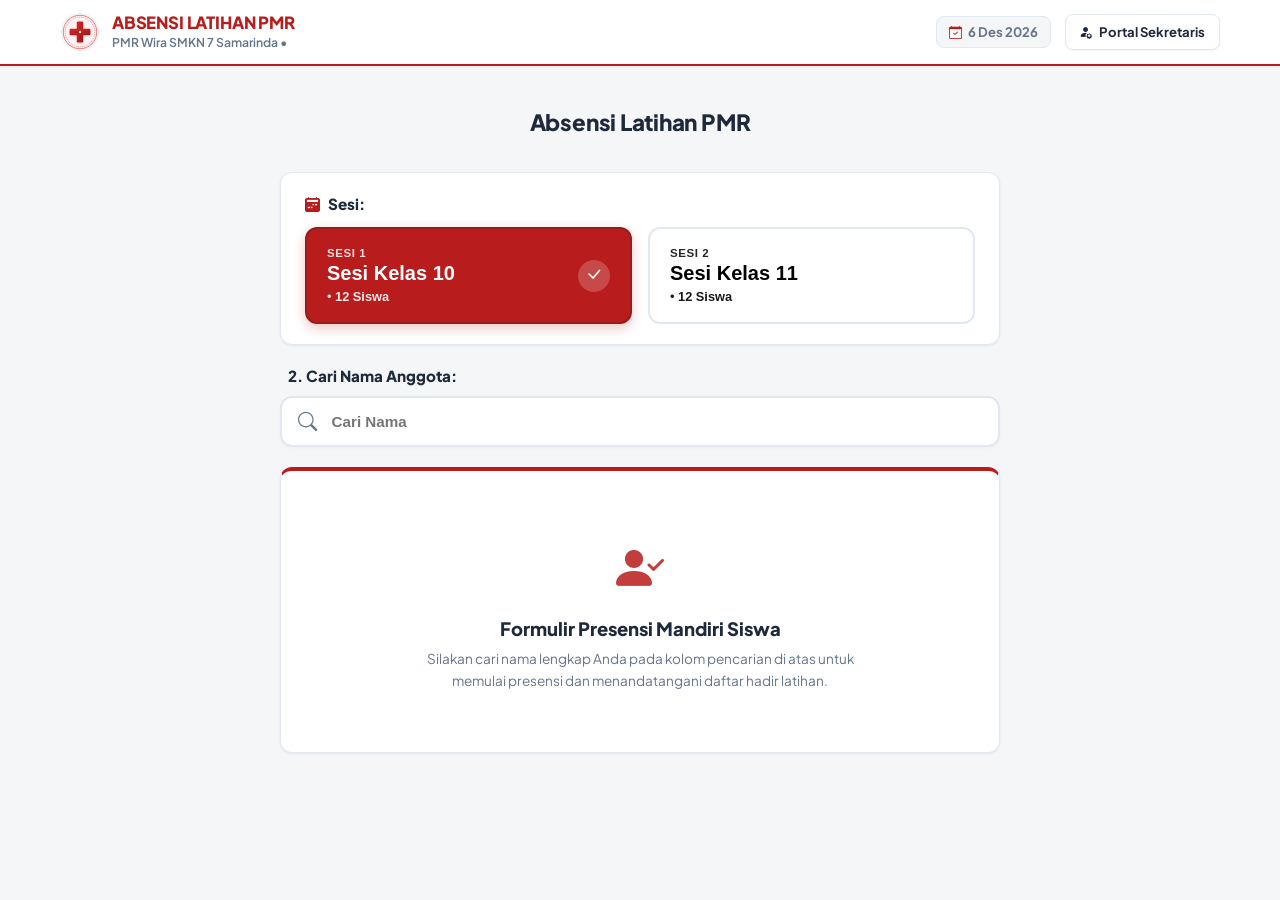
==== index.html @ 32ef2967 "Initial commit" ====
<!DOCTYPE html>
<html lang="id">
<head>
  <meta charset="UTF-8">
  <meta name="viewport" content="width=device-width, initial-scale=1.0">
  <title>Presensi Mandiri Siswa - Latihan PMR SMKN 7 Samarinda</title>

  <!-- Favicon -->
  <link rel="icon" type="image/svg+xml" href="assets/images/pmr-logo.svg">

  <!-- Google Fonts: Plus Jakarta Sans -->
  <link rel="preconnect" href="https://fonts.googleapis.com">
  <link rel="preconnect" href="https://fonts.gstatic.com" crossorigin>
  <link href="https://fonts.googleapis.com/css2?family=Plus+Jakarta+Sans:wght@400;500;600;700;800&display=swap" rel="stylesheet">

  <!-- Bootstrap Icons CDN -->
  <link rel="stylesheet" href="https://cdn.jsdelivr.net/npm/bootstrap-icons@1.11.3/font/bootstrap-icons.min.css">

  <!-- Stylesheet -->
  <link rel="stylesheet" href="assets/css/main.css">
</head>
<body>

  <!-- Top Navbar Siswa -->
  <header class="app-navbar">
    <div class="navbar-container">
      <div class="brand-wrapper">
        <img src="assets/images/pmr-logo.svg" alt="Logo PMR" class="brand-logo-img">
        <div class="brand-details">
          <span class="brand-main-title">ABSENSI LATIHAN PMR</span>
          <span class="brand-sub-title">PMR Wira SMKN 7 Samarinda &bull;</span>
        </div>
      </div>

      <!-- Opsi Menu Profil / Akses Website Admin -->
      <div style="display: flex; align-items: center; gap: 0.85rem;">
        <div style="font-size: 0.82rem; font-weight: 700; color: var(--text-muted); display: flex; align-items: center; gap: 0.35rem;" class="date-badge-picker">
          <i class="bi bi-calendar-check" style="color: var(--pmr-primary);"></i>
          <span id="currentDateDisplay">Memuat tanggal...</span>
        </div>

        <!-- Tombol Menuju Portal Website Admin -->
        <a href="admin.html" class="btn-admin-portal" title="Akses Halaman Admin & Pembina">
          <i class="bi bi-person-fill-gear"></i>
          <span>Portal Sekretaris</span>
        </a>
      </div>
    </div>
  </header>

  <!-- Konten Utama: Khusus Presensi Individu Mandiri -->
  <main class="main-wrapper" style="max-width: 760px;">

    <!-- Banner Sambutan Siswa -->
    <div class="student-portal-banner">
      <h1 class="student-portal-title">Absensi Latihan PMR</h1>
      <p class="student-portal-desc">
        
      </p>
    </div>

    <!-- 1. Pilihan Sesi Latihan (Kelas 10 atau 11) -->
    <section class="app-card card-padded" aria-label="Pemilihan Sesi Latihan">
      <div style="font-size: 0.95rem; font-weight: 800; color: var(--text-main); margin-bottom: 0.75rem; display: flex; align-items: center; gap: 0.5rem;">
        <i class="bi bi-calendar2-week-fill" style="color: var(--pmr-primary);"></i>
        <span>Sesi:</span>
      </div>

      <div class="session-tabs-grid">
        <!-- Tab Sesi Kelas 10 -->
        <button type="button" class="session-tab-btn active" id="tabSessionK10" aria-label="Pilih Sesi Latihan Kelas 10">
          <div class="session-tab-info">
            <span class="session-tag-label">SESI 1</span>
            <span class="session-main-name">Sesi Kelas 10</span>
            <span class="session-sub-detail">&bull; <strong id="tabCount10">12 Siswa</strong></span>
          </div>
          <div class="session-active-check">
            <i class="bi bi-check-lg"></i>
          </div>
        </button>

        <!-- Tab Sesi Kelas 11 -->
        <button type="button" class="session-tab-btn" id="tabSessionK11" aria-label="Pilih Sesi Latihan Kelas 11">
          <div class="session-tab-info">
            <span class="session-tag-label">SESI 2</span>
            <span class="session-main-name">Sesi Kelas 11</span>
            <span class="session-sub-detail"> &bull; <strong id="tabCount11">12 Siswa</strong></span>
          </div>
          <div class="session-active-check">
            <i class="bi bi-check-lg"></i>
          </div>
        </button>
      </div>
    </section>

    <!-- 2. Pencarian Nama Autocomplete (TANPA NISN) -->
    <section class="autocomplete-section" aria-label="Pencarian Nama Siswa">
      <div style="font-size: 0.95rem; font-weight: 800; color: var(--text-main); margin-bottom: 0.5rem; display: flex; align-items: center; gap: 0.5rem;">
        <i class="bi bi-person-search" style="color: var(--pmr-primary);"></i>
        <span>2. Cari Nama Anggota:</span>
      </div>

      <div class="autocomplete-box-wrap">
        <i class="bi bi-search autocomplete-search-icon"></i>
        <input type="text" 
               id="autocompleteSearchInput" 
               class="autocomplete-input" 
               placeholder="Cari Nama" 
               autocomplete="off"
               spellcheck="false">
        <button type="button" class="autocomplete-clear-btn" id="clearSearchBtn" title="Hapus pencarian">
          <i class="bi bi-x-circle-fill"></i>
        </button>
      </div>

      <!-- Dropdown Hasil Rekomendasi Nama Real-time -->
      <div class="autocomplete-dropdown" id="autocompleteDropdown">
        <!-- Diisi dinamis oleh student-attendance.js -->
      </div>
    </section>

    <!-- 3. FORMULIR PRESENSI MANDIRI & TANDA TANGAN (TANPA NISN) -->
    <section class="app-card card-padded self-attendance-card" id="individualFormSection" aria-label="Formulir Presensi Mandiri">
      
      <!-- Siswa Terpilih Banner (TANPA NISN) -->
      <div class="student-selected-banner" id="studentSelectedBanner" style="display: none;">
        <div class="student-selected-info">
          <div class="student-avatar-circle" id="studentSelectedAvatar">MF</div>
          <div class="student-text-wrap">
            <span style="font-size: 0.72rem; font-weight: 700; color: var(--pmr-primary); text-transform: uppercase;">
              ANGGOTA TERPILIH
            </span>
            <h3 class="student-title-name" id="studentSelectedName">Muhammad Farhan</h3>
            <span class="student-meta-details" id="studentSelectedMeta">Kelas: XI RPL 1</span>
          </div>
        </div>

        <button type="button" class="btn-app btn-app-outline" style="padding: 0.35rem 0.75rem; font-size: 0.8rem;" onclick="resetIndividualForm()">
          <i class="bi bi-arrow-left"></i> Ganti Nama
        </button>
      </div>

      <!-- Form Presensi Individu -->
      <div id="individualFormWrap" style="display: none; flex-direction: column; gap: 1.25rem;">
        <form id="individualAttendanceForm">
          
          <!-- Pilihan Status Kehadiran Individu -->
          <div style="margin-bottom: 1.25rem;">
            <label style="font-weight: 800; font-size: 0.95rem; color: var(--text-main); display: block; margin-bottom: 0.65rem;">
              3. Pilih Status Kehadiran Anda:
            </label>
            <div class="status-choice-grid">
              <label class="status-choice-card selected-hadir">
                <input type="radio" name="studentStatus" value="Hadir" id="radioStatusHadir" checked>
                <i class="bi bi-check-circle-fill status-card-icon" style="color: var(--col-hadir);"></i>
                <span class="status-card-label">HADIR</span>
                <span style="font-size: 0.72rem; color: var(--text-muted);">Mengikuti Latihan</span>
              </label>

              <label class="status-choice-card">
                <input type="radio" name="studentStatus" value="Izin" id="radioStatusIzin">
                <i class="bi bi-info-circle-fill status-card-icon" style="color: var(--col-izin);"></i>
                <span class="status-card-label">IZIN</span>
                <span style="font-size: 0.72rem; color: var(--text-muted);">Ada Keperluan</span>
              </label>

              <label class="status-choice-card">
                <input type="radio" name="studentStatus" value="Sakit" id="radioStatusSakit">
                <i class="bi bi-exclamation-triangle-fill status-card-icon" style="color: var(--col-sakit);"></i>
                <span class="status-card-label">SAKIT</span>
                <span style="font-size: 0.72rem; color: var(--text-muted);">Sedang Istirahat</span>
              </label>
            </div>
          </div>

          <!-- Input Keterangan jika Izin / Sakit -->
          <div id="noteSectionWrap" style="display: none; flex-direction: column; gap: 0.4rem; margin-bottom: 1.25rem;">
            <label for="individualNoteInput" style="font-weight: 700; font-size: 0.88rem; color: var(--text-main);">
              Keterangan / Alasan (Wajib diisi jika Izin/Sakit):
            </label>
            <input type="text" 
                   id="individualNoteInput" 
                   class="autocomplete-input" 
                   style="padding-left: 1rem;" 
                   placeholder="Contoh: Izin tugas piket bengkel / Sakit flu...">
          </div>

          <!-- Kanvas Tanda Tangan Digital -->
          <div class="signature-section-wrap" id="signatureSectionWrap" style="margin-bottom: 1.5rem;">
            <div style="display: flex; justify-content: space-between; align-items: center;">
              <label style="font-weight: 800; font-size: 0.95rem; color: var(--text-main);">
                4. Tanda Tangan Kehadiran Anda di Sini:
              </label>
              <span style="font-size: 0.75rem; color: var(--pmr-primary); font-weight: 700;">
                * Wajib bagi yang Hadir
              </span>
            </div>

            <div class="signature-pad-container">
              <canvas id="signatureCanvas" class="signature-canvas" aria-label="Kanvas Tanda Tangan Digital"></canvas>
              
              <div class="signature-watermark">
                <span>Goreskan tanda tangan di sini (jari / mouse)</span>
                <span>PMR WIRA SMKN 7</span>
              </div>

              <div class="signature-footer-tools">
                <span><i class="bi bi-pen-fill" style="color: var(--pmr-primary);"></i> Tanda Tangan Digital Sah</span>
                <button type="button" class="btn-clear-sig" id="btnClearSignature">
                  <i class="bi bi-eraser-fill"></i> Bersihkan / Ulangi
                </button>
              </div>
            </div>
          </div>

          <!-- Tombol Kirim Presensi -->
          <div style="display: flex; justify-content: flex-end; gap: 0.75rem;">
            <button type="button" class="btn-app btn-app-outline" onclick="resetIndividualForm()">
              Batal
            </button>
            <button type="submit" class="btn-app btn-app-primary" style="padding: 0.85rem 2rem; font-size: 0.95rem;">
              <i class="bi bi-send-check-fill"></i> Kirim Absensi
            </button>
          </div>

        </form>
      </div>

      <!-- Placeholder Instruksi Awal -->
      <div id="individualPlaceholder" style="text-align: center; padding: 2.5rem 1rem; color: var(--text-muted);">
        <i class="bi bi-person-check-fill" style="font-size: 3rem; color: var(--pmr-primary); display: block; margin-bottom: 0.75rem; opacity: 0.85;"></i>
        <h3 style="font-weight: 800; color: var(--text-main); font-size: 1.15rem; margin-bottom: 0.35rem;">
          Formulir Presensi Mandiri Siswa
        </h3>
        <p style="font-size: 0.85rem; max-width: 480px; margin: 0 auto; line-height: 1.6;">
          Silakan cari nama lengkap Anda pada kolom pencarian di atas untuk memulai presensi dan menandatangani daftar hadir latihan.
        </p>
      </div>

    </section>

  </main>

  <!-- MODAL: STRUK / BUKTI SUKSES PRESENSI (TANPA NISN) -->
  <div id="receiptSuccessModal" style="display: none; position: fixed; top: 0; left: 0; width: 100%; height: 100%; background: rgba(15, 23, 42, 0.6); z-index: 400; align-items: center; justify-content: center; padding: 1rem;">
    <div style="background: #fff; border-radius: 14px; max-width: 420px; width: 100%; overflow: hidden; box-shadow: 0 20px 25px -5px rgba(0,0,0,0.15);">
      <div style="background: var(--pmr-primary); color: #fff; padding: 1.25rem 1.5rem; text-align: center;">
        <i class="bi bi-check-circle-fill" style="font-size: 2.2rem; display: block; margin-bottom: 0.25rem; color: #4ade80;"></i>
        <h3 style="font-size: 1.15rem; font-weight: 800;">ABSENSI BERHASIL DISIMPAN</h3>
        <span style="font-size: 0.78rem; opacity: 0.9;">PMR WIRA SMKN 7 SAMARINDA</span>
      </div>

      <div style="padding: 1.5rem; display: flex; flex-direction: column; gap: 1rem;">
        <div class="ticket-receipt-card">
          <div style="text-align: center; border-bottom: 1px solid var(--border-app); padding-bottom: 0.75rem;">
            <div style="font-size: 0.74rem; color: var(--text-muted); text-transform: uppercase; font-weight: 700;">Nama Lengkap Siswa</div>
            <div style="font-size: 1.1rem; font-weight: 800; color: var(--text-main);" id="receiptStudentName">-</div>
            <div style="font-size: 0.82rem; color: var(--pmr-primary); font-weight: 700; margin-top: 0.15rem;" id="receiptStudentMeta">-</div>
          </div>

          <div style="display: flex; justify-content: space-between; align-items: center; font-size: 0.84rem;">
            <span style="color: var(--text-muted);">Status Kehadiran:</span>
            <span id="receiptStatusBadge" class="btn-mini-status btn-mini-hadir">Hadir</span>
          </div>

          <div style="display: flex; justify-content: space-between; align-items: center; font-size: 0.84rem;">
            <span style="color: var(--text-muted);">Waktu Presensi:</span>
            <span id="receiptTime" style="font-weight: 700; color: var(--text-main);">-</span>
          </div>

          <!-- Tanda Tangan di Bukti Struk -->
          <div id="receiptSignatureBox" style="display: flex; flex-direction: column; align-items: center; margin-top: 0.5rem;">
            <span style="font-size: 0.72rem; color: var(--text-muted); text-transform: uppercase; margin-bottom: 0.25rem;">Tanda Tangan Digital Terverifikasi</span>
            <div class="ticket-sig-preview">
              <img id="receiptSignatureImg" src="" alt="Tanda Tangan Siswa">
            </div>
          </div>
        </div>

        <button type="button" class="btn-app btn-app-primary" style="width: 100%; justify-content: center; padding: 0.85rem;" onclick="closeReceiptAndReset()">
          <i class="bi bi-check-lg"></i> Selesai / Siswa Berikutnya
        </button>
      </div>
    </div>
  </div>

  <!-- Toast Notifikasi Sederhana -->
  <div id="appToastMsg" class="toast-msg-box" style="display: none;"></div>

  <!-- Scripts -->
  <script src="assets/js/db.js"></script>
  <script src="assets/js/signature-pad.js"></script>
  <script src="assets/js/student-attendance.js"></script>
</body>
</html>
---- assets/css/main.css ----
/* ==========================================================================
   PRESENSI LATIHAN PMR WIRA SMKN 7 SAMARINDA
   Clean, User-Friendly, Functional School App Stylesheet
   Tanpa konsep AI generik: Bersih, Praktis, Langsung ke Inti Presensi
   ========================================================================== */

@import url('https://fonts.googleapis.com/css2?family=Plus+Jakarta+Sans:wght@400;500;600;700;800&display=swap');

:root {
  /* Brand PMR Red & Palette Resmi */
  --pmr-primary: #b91c1c;
  --pmr-primary-dark: #991b1b;
  --pmr-primary-light: #dc2626;
  --pmr-primary-subtle: #fef2f2;
  --pmr-border-subtle: #fecaca;

  /* Neutrals */
  --bg-app: #f4f6f8;
  --bg-card: #ffffff;
  --text-main: #1e293b;
  --text-muted: #64748b;
  --border-app: #e2e8f0;

  /* Status Warna Standar Presensi */
  --col-hadir: #16a34a;
  --bg-hadir: #dcfce7;
  --border-hadir: #bbf7d0;

  --col-izin: #2563eb;
  --bg-izin: #dbeafe;
  --border-izin: #bfdbfe;

  --col-sakit: #d97706;
  --bg-sakit: #fef3c7;
  --border-sakit: #fde68a;

  --col-alpa: #dc2626;
  --bg-alpa: #fee2e2;
  --border-alpa: #fecaca;

  --col-belum: #94a3b8;
  --bg-belum: #f1f5f9;

  /* Radius & Shadows Praktis */
  --radius-sm: 6px;
  --radius-md: 8px;
  --radius-lg: 12px;
  --shadow-card: 0 1px 3px rgba(0, 0, 0, 0.05), 0 1px 2px rgba(0, 0, 0, 0.03);
  --shadow-dropdown: 0 10px 25px -5px rgba(0, 0, 0, 0.1), 0 8px 10px -6px rgba(0, 0, 0, 0.05);
}

/* Reset Dasar */
*, *::before, *::after {
  box-sizing: border-box;
  margin: 0;
  padding: 0;
}

body {
  font-family: 'Plus Jakarta Sans', -apple-system, BlinkMacSystemFont, 'Segoe UI', Roboto, sans-serif;
  background-color: var(--bg-app);
  color: var(--text-main);
  line-height: 1.5;
  font-size: 14px;
  min-height: 100vh;
  display: flex;
  flex-direction: column;
}

a {
  color: inherit;
  text-decoration: none;
}

/* Top App Header / Navbar */
.app-navbar {
  background-color: #ffffff;
  border-bottom: 2px solid var(--pmr-primary);
  box-shadow: 0 1px 3px rgba(0,0,0,0.04);
  position: sticky;
  top: 0;
  z-index: 100;
}

.navbar-container {
  max-width: 1200px;
  margin: 0 auto;
  padding: 0.75rem 1.25rem;
  display: flex;
  align-items: center;
  justify-content: space-between;
  gap: 1rem;
}

.brand-wrapper {
  display: flex;
  align-items: center;
  gap: 0.75rem;
}

.brand-logo-img {
  width: 40px;
  height: 40px;
  flex-shrink: 0;
}

.brand-details {
  display: flex;
  flex-direction: column;
}

.brand-main-title {
  font-size: 1.05rem;
  font-weight: 800;
  color: var(--pmr-primary);
  line-height: 1.2;
  letter-spacing: -0.01em;
}

.brand-sub-title {
  font-size: 0.76rem;
  font-weight: 600;
  color: var(--text-muted);
}

/* Nav Menu Links */
.navbar-nav {
  display: flex;
  align-items: center;
  gap: 0.5rem;
  list-style: none;
}

.nav-item-link {
  display: inline-flex;
  align-items: center;
  gap: 0.4rem;
  padding: 0.5rem 0.85rem;
  border-radius: var(--radius-md);
  font-weight: 600;
  font-size: 0.85rem;
  color: var(--text-muted);
  transition: all 0.15s ease;
}

.nav-item-link:hover {
  background-color: var(--pmr-primary-subtle);
  color: var(--pmr-primary);
}

.nav-item-link.active {
  background-color: var(--pmr-primary);
  color: #ffffff;
}

.nav-item-link.active i {
  color: #ffffff;
}

/* Tombol Akses Portal Admin di Profil / Header */
.btn-admin-portal {
  display: inline-flex;
  align-items: center;
  gap: 0.45rem;
  padding: 0.45rem 0.85rem;
  border-radius: var(--radius-md);
  font-weight: 700;
  font-size: 0.82rem;
  background-color: #ffffff;
  border: 1px solid var(--border-app);
  color: var(--text-main);
  transition: all 0.15s ease;
  box-shadow: 0 1px 2px rgba(0,0,0,0.04);
}

.btn-admin-portal:hover {
  background-color: var(--pmr-primary);
  border-color: var(--pmr-primary);
  color: #ffffff;
}

.btn-admin-portal:hover i {
  color: #ffffff;
}

.student-portal-banner {
  text-align: center;
  padding: 1rem 0 0.5rem;
}

.student-portal-title {
  font-size: 1.4rem;
  font-weight: 800;
  color: var(--text-main);
  letter-spacing: -0.01em;
}

.student-portal-desc {
  font-size: 0.88rem;
  color: var(--text-muted);
  margin-top: 0.25rem;
  max-width: 560px;
  margin-left: auto;
  margin-right: auto;
}

/* Container Utama */
.main-wrapper {
  max-width: 1200px;
  margin: 0 auto;
  padding: 1.5rem 1.25rem;
  width: 100%;
  flex: 1;
  display: flex;
  flex-direction: column;
  gap: 1.25rem;
}

/* Card Kontainer Bersih */
.app-card {
  background-color: var(--bg-card);
  border: 1px solid var(--border-app);
  border-radius: var(--radius-lg);
  box-shadow: var(--shadow-card);
  overflow: visible;
}

.card-padded {
  padding: 1.25rem 1.5rem;
}

/* Session Picker (Dua Sesi: Kelas 10 & 11) */
.session-selector-card {
  display: flex;
  flex-direction: column;
  gap: 1rem;
}

.session-header-row {
  display: flex;
  align-items: center;
  justify-content: space-between;
  flex-wrap: wrap;
  gap: 0.75rem;
  border-bottom: 1px solid var(--border-app);
  padding-bottom: 0.85rem;
}

.session-header-title {
  font-size: 1.1rem;
  font-weight: 800;
  color: var(--text-main);
  display: flex;
  align-items: center;
  gap: 0.5rem;
}

.date-badge-picker {
  display: flex;
  align-items: center;
  gap: 0.5rem;
  background-color: var(--bg-app);
  border: 1px solid var(--border-app);
  padding: 0.35rem 0.75rem;
  border-radius: var(--radius-md);
}

.date-badge-picker input[type="date"] {
  border: none;
  background: transparent;
  font-family: inherit;
  font-size: 0.85rem;
  font-weight: 700;
  color: var(--text-main);
  cursor: pointer;
  outline: none;
}

/* Dua Tombol Sesi Utama yang Menonjol */
.session-tabs-grid {
  display: grid;
  grid-template-columns: 1fr 1fr;
  gap: 1rem;
}

.session-tab-btn {
  background-color: #ffffff;
  border: 2px solid var(--border-app);
  border-radius: var(--radius-lg);
  padding: 1.1rem 1.25rem;
  display: flex;
  align-items: center;
  justify-content: space-between;
  text-align: left;
  cursor: pointer;
  transition: all 0.2s ease;
  position: relative;
}

.session-tab-btn:hover {
  border-color: var(--pmr-primary-light);
  background-color: var(--pmr-primary-subtle);
  transform: translateY(-1px);
}

.session-tab-btn.active {
  background-color: var(--pmr-primary);
  border-color: var(--pmr-primary-dark);
  color: #ffffff;
  box-shadow: 0 4px 12px rgba(185, 28, 28, 0.25);
}

.session-tab-info {
  display: flex;
  flex-direction: column;
}

.session-tag-label {
  font-size: 0.72rem;
  font-weight: 700;
  text-transform: uppercase;
  letter-spacing: 0.05em;
  opacity: 0.85;
}

.session-main-name {
  font-size: 1.25rem;
  font-weight: 800;
  line-height: 1.2;
  margin-top: 0.15rem;
}

.session-sub-detail {
  font-size: 0.8rem;
  opacity: 0.9;
  margin-top: 0.25rem;
}

.session-active-check {
  width: 32px;
  height: 32px;
  border-radius: 50%;
  background-color: rgba(255, 255, 255, 0.2);
  display: flex;
  align-items: center;
  justify-content: center;
  font-size: 1.1rem;
  color: #ffffff;
}

.session-tab-btn:not(.active) .session-active-check {
  display: none;
}

/* ==========================================================================
   FITUR KUNCI: AUTOCOMPLETE SEARCH (TYPEAHEAD DROPDOWN)
   ========================================================================== */
.autocomplete-section {
  position: relative;
  width: 100%;
}

.autocomplete-box-wrap {
  position: relative;
  display: flex;
  align-items: center;
}

.autocomplete-search-icon {
  position: absolute;
  left: 1.1rem;
  color: var(--text-muted);
  font-size: 1.2rem;
  pointer-events: none;
}

.autocomplete-input {
  width: 100%;
  padding: 0.95rem 1rem 0.95rem 3.1rem;
  font-size: 0.95rem;
  font-weight: 600;
  border: 2px solid var(--border-app);
  border-radius: var(--radius-lg);
  background-color: #ffffff;
  color: var(--text-main);
  outline: none;
  transition: all 0.2s ease;
  box-shadow: 0 1px 3px rgba(0,0,0,0.03);
}

.autocomplete-input:focus {
  border-color: var(--pmr-primary);
  box-shadow: 0 0 0 4px rgba(185, 28, 28, 0.12);
}

.autocomplete-clear-btn {
  position: absolute;
  right: 1rem;
  background: none;
  border: none;
  color: var(--text-muted);
  font-size: 1.1rem;
  cursor: pointer;
  display: none;
}

.autocomplete-clear-btn:hover {
  color: var(--pmr-primary);
}

/* Dropdown Hasil Pencarian */
.autocomplete-dropdown {
  position: absolute;
  top: calc(100% + 6px);
  left: 0;
  right: 0;
  background-color: #ffffff;
  border: 1px solid var(--border-app);
  border-radius: var(--radius-lg);
  box-shadow: var(--shadow-dropdown);
  max-height: 380px;
  overflow-y: auto;
  z-index: 250;
  display: none;
}

.autocomplete-dropdown.show {
  display: block;
}

.autocomplete-dropdown-header {
  padding: 0.65rem 1rem;
  background-color: var(--bg-app);
  border-bottom: 1px solid var(--border-app);
  font-size: 0.74rem;
  font-weight: 700;
  color: var(--text-muted);
  text-transform: uppercase;
  display: flex;
  justify-content: space-between;
}

.autocomplete-item {
  padding: 0.75rem 1rem;
  border-bottom: 1px solid var(--border-app);
  display: flex;
  align-items: center;
  justify-content: space-between;
  gap: 0.75rem;
  transition: background-color 0.15s ease;
}

.autocomplete-item:last-child {
  border-bottom: none;
}

.autocomplete-item:hover, .autocomplete-item.selected {
  background-color: var(--pmr-primary-subtle);
}

.item-person-info {
  display: flex;
  flex-direction: column;
}

.item-name-text {
  font-size: 0.92rem;
  font-weight: 700;
  color: var(--text-main);
}

.item-name-text mark {
  background-color: #fef08a;
  color: #854d0e;
  padding: 0 2px;
  border-radius: 2px;
}

.item-meta-sub {
  font-size: 0.75rem;
  color: var(--text-muted);
}

/* Tombol Cepat Status di Dropdown */
.item-quick-actions {
  display: flex;
  align-items: center;
  gap: 0.35rem;
  flex-shrink: 0;
}

.btn-mini-status {
  padding: 0.3rem 0.65rem;
  font-size: 0.74rem;
  font-weight: 700;
  border-radius: var(--radius-sm);
  border: 1px solid transparent;
  cursor: pointer;
  transition: all 0.15s ease;
}

.btn-mini-hadir { background-color: var(--bg-hadir); color: var(--col-hadir); border-color: var(--border-hadir); }
.btn-mini-hadir:hover { background-color: var(--col-hadir); color: #fff; }

.btn-mini-izin { background-color: var(--bg-izin); color: var(--col-izin); border-color: var(--border-izin); }
.btn-mini-izin:hover { background-color: var(--col-izin); color: #fff; }

.btn-mini-sakit { background-color: var(--bg-sakit); color: var(--col-sakit); border-color: var(--border-sakit); }
.btn-mini-sakit:hover { background-color: var(--col-sakit); color: #fff; }

.btn-mini-alpa { background-color: var(--bg-alpa); color: var(--col-alpa); border-color: var(--border-alpa); }
.btn-mini-alpa:hover { background-color: var(--col-alpa); color: #fff; }

/* Ringkasan Angka Presensi Sesi */
.summary-strip {
  display: flex;
  align-items: center;
  flex-wrap: wrap;
  gap: 0.75rem;
}

.summary-pill {
  flex: 1;
  min-width: 120px;
  padding: 0.65rem 0.85rem;
  background-color: #ffffff;
  border: 1px solid var(--border-app);
  border-radius: var(--radius-md);
  display: flex;
  align-items: center;
  justify-content: space-between;
}

.summary-pill-label {
  font-size: 0.74rem;
  font-weight: 700;
  color: var(--text-muted);
  text-transform: uppercase;
}

.summary-pill-count {
  font-size: 1.25rem;
  font-weight: 800;
  color: var(--text-main);
}

.pill-hadir { border-left: 4px solid var(--col-hadir); }
.pill-hadir .summary-pill-count { color: var(--col-hadir); }

.pill-izin { border-left: 4px solid var(--col-izin); }
.pill-izin .summary-pill-count { color: var(--col-izin); }

.pill-sakit { border-left: 4px solid var(--col-sakit); }
.pill-sakit .summary-pill-count { color: var(--col-sakit); }

.pill-alpa { border-left: 4px solid var(--col-alpa); }
.pill-alpa .summary-pill-count { color: var(--col-alpa); }

.pill-belum { border-left: 4px solid var(--col-belum); }

/* Tabel Presensi Siswa */
.table-container {
  overflow-x: auto;
  border-radius: var(--radius-lg);
  border: 1px solid var(--border-app);
  background-color: #ffffff;
}

.table-presensi {
  width: 100%;
  border-collapse: collapse;
  text-align: left;
  font-size: 0.88rem;
}

.table-presensi thead {
  background-color: #f8fafc;
  border-bottom: 2px solid var(--border-app);
}

.table-presensi th {
  padding: 0.85rem 1rem;
  font-size: 0.75rem;
  font-weight: 700;
  color: var(--text-muted);
  text-transform: uppercase;
  letter-spacing: 0.04em;
  white-space: nowrap;
}

.table-presensi td {
  padding: 0.85rem 1rem;
  border-bottom: 1px solid var(--border-app);
  vertical-align: middle;
}

.table-presensi tbody tr:hover {
  background-color: #f8fafc;
}

.table-presensi tr.row-highlight {
  background-color: #fef9c3 !important;
  transition: background-color 0.8s ease;
}

/* Tombol Status Pilihan H / I / S / A */
.status-btn-group {
  display: inline-flex;
  gap: 0.35rem;
}

.btn-status-toggle {
  padding: 0.4rem 0.75rem;
  font-size: 0.78rem;
  font-weight: 700;
  border-radius: var(--radius-sm);
  border: 1px solid var(--border-app);
  background-color: #ffffff;
  color: var(--text-muted);
  cursor: pointer;
  transition: all 0.15s ease;
  min-width: 58px;
  text-align: center;
}

.btn-status-toggle:hover {
  border-color: #94a3b8;
  color: var(--text-main);
}

.btn-status-toggle.active-hadir {
  background-color: var(--col-hadir);
  border-color: var(--col-hadir);
  color: #ffffff;
}

.btn-status-toggle.active-izin {
  background-color: var(--col-izin);
  border-color: var(--col-izin);
  color: #ffffff;
}

.btn-status-toggle.active-sakit {
  background-color: var(--col-sakit);
  border-color: var(--col-sakit);
  color: #ffffff;
}

.btn-status-toggle.active-alpa {
  background-color: var(--col-alpa);
  border-color: var(--col-alpa);
  color: #ffffff;
}

/* Tombol Aksi Bawah */
.action-bottom-bar {
  display: flex;
  align-items: center;
  justify-content: space-between;
  flex-wrap: wrap;
  gap: 0.75rem;
  padding: 1rem 0;
}

.btn-app {
  display: inline-flex;
  align-items: center;
  gap: 0.5rem;
  padding: 0.65rem 1.25rem;
  font-size: 0.88rem;
  font-weight: 700;
  border-radius: var(--radius-md);
  border: 1px solid transparent;
  cursor: pointer;
  transition: all 0.15s ease;
}

.btn-app-primary {
  background-color: var(--pmr-primary);
  color: #ffffff;
  box-shadow: 0 2px 6px rgba(185, 28, 28, 0.2);
}

.btn-app-primary:hover {
  background-color: var(--pmr-primary-dark);
}

.btn-app-outline {
  background-color: #ffffff;
  border-color: var(--border-app);
  color: var(--text-main);
}

.btn-app-outline:hover {
  background-color: #f8fafc;
  border-color: #cbd5e1;
}

.btn-app-success {
  background-color: var(--col-hadir);
  color: #ffffff;
}

.btn-app-success:hover {
  background-color: #15803d;
}

/* Toast Notifikasi Ringkas */
.toast-msg-box {
  position: fixed;
  bottom: 1.5rem;
  right: 1.5rem;
  z-index: 300;
  background-color: #1e293b;
  color: #ffffff;
  padding: 0.85rem 1.25rem;
  border-radius: var(--radius-md);
  box-shadow: 0 10px 15px -3px rgba(0,0,0,0.1);
  display: flex;
  align-items: center;
  gap: 0.65rem;
  font-size: 0.88rem;
  font-weight: 600;
  animation: slideToast 0.25s ease-out;
}

@keyframes slideToast {
  from { transform: translateY(20px); opacity: 0; }
  to { transform: translateY(0); opacity: 1; }
}

/* ==========================================================================
   FORM PRESENSI INDIVIDU & DIGITAL SIGNATURE PAD
   ========================================================================== */
.self-attendance-card {
  border-top: 4px solid var(--pmr-primary);
  display: flex;
  flex-direction: column;
  gap: 1.25rem;
}

/* Siswa Terpilih Chip / Info Card */
.student-selected-banner {
  background: var(--pmr-primary-subtle);
  border: 1px solid var(--pmr-border-subtle);
  border-radius: var(--radius-lg);
  padding: 1rem 1.25rem;
  display: flex;
  align-items: center;
  justify-content: space-between;
  gap: 1rem;
  flex-wrap: wrap;
}

.student-selected-info {
  display: flex;
  align-items: center;
  gap: 0.85rem;
}

.student-avatar-circle {
  width: 46px;
  height: 46px;
  border-radius: 50%;
  background: var(--pmr-primary);
  color: #ffffff;
  display: flex;
  align-items: center;
  justify-content: center;
  font-size: 1.15rem;
  font-weight: 800;
  flex-shrink: 0;
}

.student-text-wrap {
  display: flex;
  flex-direction: column;
}

.student-title-name {
  font-size: 1.05rem;
  font-weight: 800;
  color: var(--text-main);
}

.student-meta-details {
  font-size: 0.8rem;
  color: var(--text-muted);
}

/* Pilihan Status Kehadiran Individu (Hadir / Izin / Sakit) */
.status-choice-grid {
  display: grid;
  grid-template-columns: repeat(3, 1fr);
  gap: 0.85rem;
}

.status-choice-card {
  position: relative;
  display: flex;
  flex-direction: column;
  align-items: center;
  justify-content: center;
  gap: 0.35rem;
  padding: 1rem 0.75rem;
  border: 2px solid var(--border-app);
  border-radius: var(--radius-md);
  background: #ffffff;
  cursor: pointer;
  transition: all 0.2s ease;
  user-select: none;
}

.status-choice-card:hover {
  border-color: #94a3b8;
  background-color: #f8fafc;
}

.status-choice-card input[type="radio"] {
  position: absolute;
  top: 0.65rem;
  right: 0.65rem;
  accent-color: var(--pmr-primary);
  cursor: pointer;
}

.status-choice-card.selected-hadir {
  border-color: var(--col-hadir);
  background-color: var(--bg-hadir);
  color: var(--col-hadir);
  box-shadow: 0 0 0 2px rgba(22, 163, 74, 0.2);
}

.status-choice-card.selected-izin {
  border-color: var(--col-izin);
  background-color: var(--bg-izin);
  color: var(--col-izin);
  box-shadow: 0 0 0 2px rgba(37, 99, 235, 0.2);
}

.status-choice-card.selected-sakit {
  border-color: var(--col-sakit);
  background-color: var(--bg-sakit);
  color: var(--col-sakit);
  box-shadow: 0 0 0 2px rgba(217, 119, 6, 0.2);
}

.status-card-icon {
  font-size: 1.5rem;
}

.status-card-label {
  font-size: 0.95rem;
  font-weight: 800;
}

/* Kotak Tanda Tangan Digital */
.signature-section-wrap {
  display: flex;
  flex-direction: column;
  gap: 0.5rem;
}

.signature-pad-container {
  border: 2px dashed #cbd5e1;
  border-radius: var(--radius-lg);
  background-color: #ffffff;
  position: relative;
  overflow: hidden;
  display: flex;
  flex-direction: column;
  transition: border-color 0.2s ease;
}

.signature-pad-container:hover, .signature-pad-container:focus-within {
  border-color: var(--pmr-primary);
}

.signature-canvas {
  width: 100%;
  height: 180px;
  cursor: crosshair;
  touch-action: none; /* Mencegah layar scroll saat tanda tangan di HP */
  display: block;
}

.signature-watermark {
  position: absolute;
  bottom: 35px;
  left: 20px;
  right: 20px;
  border-bottom: 1px dashed #e2e8f0;
  pointer-events: none;
  display: flex;
  justify-content: space-between;
  font-size: 0.72rem;
  color: #94a3b8;
  text-transform: uppercase;
  letter-spacing: 0.05em;
}

.signature-footer-tools {
  padding: 0.5rem 1rem;
  background-color: #f8fafc;
  border-top: 1px solid var(--border-app);
  display: flex;
  align-items: center;
  justify-content: space-between;
  font-size: 0.76rem;
  color: var(--text-muted);
}

.btn-clear-sig {
  background: none;
  border: none;
  color: #ef4444;
  font-weight: 700;
  font-size: 0.76rem;
  display: inline-flex;
  align-items: center;
  gap: 0.35rem;
  cursor: pointer;
  padding: 0.2rem 0.5rem;
  border-radius: 4px;
}

.btn-clear-sig:hover {
  background-color: #fee2e2;
}

/* Thumbnail Tanda Tangan di Tabel */
.signature-thumb-box {
  width: 58px;
  height: 32px;
  border: 1px solid var(--border-app);
  border-radius: 4px;
  background-color: #ffffff;
  display: flex;
  align-items: center;
  justify-content: center;
  overflow: hidden;
  cursor: pointer;
}

.signature-thumb-img {
  max-width: 100%;
  max-height: 100%;
  object-fit: contain;
}

/* Modal Struk / Bukti Presensi */
.ticket-receipt-card {
  background: #ffffff;
  border: 2px dashed #cbd5e1;
  border-radius: 12px;
  padding: 1.5rem;
  display: flex;
  flex-direction: column;
  gap: 1rem;
}

.ticket-sig-preview {
  height: 70px;
  border-bottom: 1px solid #0f172a;
  display: flex;
  align-items: flex-end;
  justify-content: center;
  padding-bottom: 4px;
}

.ticket-sig-preview img {
  max-height: 60px;
  max-width: 100%;
}

/* Responsive Rules */
@media (max-width: 768px) {
  .session-tabs-grid {
    grid-template-columns: 1fr;
  }

  .status-choice-grid {
    grid-template-columns: 1fr;
  }

  .navbar-container {
    flex-direction: column;
    align-items: flex-start;
  }

  .navbar-nav {
    width: 100%;
    overflow-x: auto;
    padding-bottom: 0.25rem;
  }

  .summary-strip {
    grid-template-columns: 1fr 1fr;
    display: grid;
  }
}
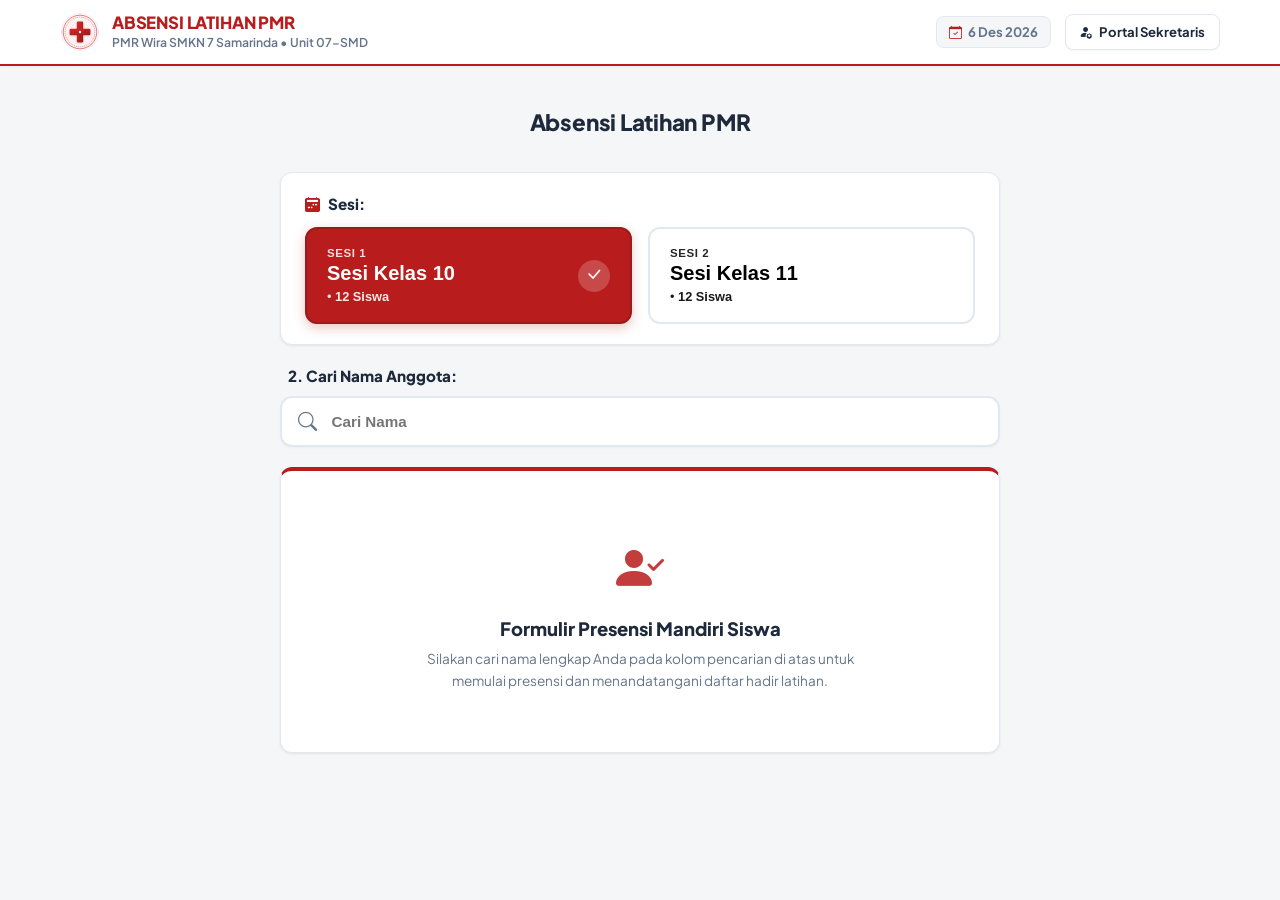
==== commit becdee23: "Update Responsive UI" ====
--- a/index.html
+++ b/index.html
@@ -17,7 +17,7 @@
   <link rel="stylesheet" href="https://cdn.jsdelivr.net/npm/bootstrap-icons@1.11.3/font/bootstrap-icons.min.css">
 
   <!-- Stylesheet -->
-  <link rel="stylesheet" href="assets/css/main.css">
+  <link rel="stylesheet" href="assets/css/main.css?v=101">
 </head>
 <body>
 
@@ -28,12 +28,12 @@
         <img src="assets/images/pmr-logo.svg" alt="Logo PMR" class="brand-logo-img">
         <div class="brand-details">
           <span class="brand-main-title">ABSENSI LATIHAN PMR</span>
-          <span class="brand-sub-title">PMR Wira SMKN 7 Samarinda &bull;</span>
+          <span class="brand-sub-title">PMR Wira SMKN 7 Samarinda &bull; Unit 07-SMD</span>
         </div>
       </div>
 
       <!-- Opsi Menu Profil / Akses Website Admin -->
-      <div style="display: flex; align-items: center; gap: 0.85rem;">
+      <div class="navbar-student-actions" style="display: flex; align-items: center; gap: 0.85rem;">
         <div style="font-size: 0.82rem; font-weight: 700; color: var(--text-muted); display: flex; align-items: center; gap: 0.35rem;" class="date-badge-picker">
           <i class="bi bi-calendar-check" style="color: var(--pmr-primary);"></i>
           <span id="currentDateDisplay">Memuat tanggal...</span>
--- a/assets/css/main.css
+++ b/assets/css/main.css
@@ -973,30 +973,482 @@
   max-width: 100%;
 }
 
-/* Responsive Rules */
-@media (max-width: 768px) {
+/* ==========================================================================
+   NAVBAR & HAMBURGER MENU DASAR (DESKTOP DEFAULT)
+   ========================================================================== */
+
+/* Di Desktop: Tombol hamburger selalu disembunyikan */
+.hamburger-btn {
+  display: none;
+}
+
+/* Di Desktop: Menu navigasi selalu tampil mendatar */
+.nav-menu-collapse {
+  display: flex;
+  align-items: center;
+}
+
+.nav-item-cta {
+  display: inline-flex;
+  align-items: center;
+}
+
+.btn-portal-switch {
+  padding: 0.4rem 0.85rem;
+  font-size: 0.8rem;
+  margin-left: 0.5rem;
+}
+
+/* ==========================================================================
+   OPTIMASI MOBILE RESPONSIVE (LAYAR TABLET & HP <= 768px)
+   Stabil, Bersih, Praktis, Tanpa Kerusakan Layout
+   ========================================================================== */
+@media screen and (max-width: 768px) {
+  /* 1. Mencegah horizontal layout shift / overflow */
+  html, body {
+    overflow-x: hidden;
+    width: 100%;
+  }
+
+  /* 2. Container Utama & Padding */
+  .main-wrapper {
+    padding: 0.85rem 0.75rem;
+    gap: 0.85rem;
+    width: 100%;
+    box-sizing: border-box;
+  }
+
+  .app-card {
+    border-radius: var(--radius-md);
+  }
+
+  .card-padded {
+    padding: 1rem 0.85rem;
+  }
+
+  /* 3. Top Header / Navbar & Hamburger Menu */
+  .app-navbar {
+    position: sticky;
+    top: 0;
+    z-index: 200;
+  }
+
+  .navbar-container {
+    display: flex;
+    flex-direction: row;
+    flex-wrap: wrap;
+    justify-content: space-between;
+    align-items: center;
+    padding: 0.65rem 0.85rem;
+    gap: 0.5rem;
+  }
+
+  .brand-wrapper {
+    display: flex;
+    align-items: center;
+    gap: 0.55rem;
+    flex: 1;
+    min-width: 0;
+  }
+
+  .brand-logo-img {
+    width: 34px;
+    height: 34px;
+    flex-shrink: 0;
+  }
+
+  .brand-details {
+    min-width: 0;
+  }
+
+  .brand-main-title {
+    font-size: 0.88rem;
+    font-weight: 800;
+    line-height: 1.2;
+    white-space: nowrap;
+    overflow: hidden;
+    text-overflow: ellipsis;
+  }
+
+  .brand-sub-title {
+    font-size: 0.68rem;
+    white-space: nowrap;
+    overflow: hidden;
+    text-overflow: ellipsis;
+  }
+
+  /* Tombol Hamburger di HP */
+  .hamburger-btn {
+    display: inline-flex;
+    align-items: center;
+    justify-content: center;
+    width: 38px;
+    height: 38px;
+    background-color: #ffffff;
+    border: 1px solid var(--border-app);
+    border-radius: var(--radius-sm);
+    font-size: 1.35rem;
+    color: var(--text-main);
+    cursor: pointer;
+    flex-shrink: 0;
+    padding: 0;
+    transition: all 0.15s ease;
+  }
+
+  .hamburger-btn:hover,
+  .hamburger-btn:active {
+    background-color: var(--pmr-primary-subtle);
+    border-color: var(--pmr-border-subtle);
+    color: var(--pmr-primary);
+  }
+
+  /* Dropdown Menu Hamburger */
+  .nav-menu-collapse {
+    display: none;
+    width: 100%;
+    flex-direction: column;
+    padding-top: 0.65rem;
+    margin-top: 0.4rem;
+    border-top: 1px solid var(--border-app);
+    animation: navDropSlide 0.2s ease-out;
+  }
+
+  .nav-menu-collapse.show {
+    display: flex;
+  }
+
+  @keyframes navDropSlide {
+    from {
+      opacity: 0;
+      transform: translateY(-6px);
+    }
+    to {
+      opacity: 1;
+      transform: translateY(0);
+    }
+  }
+
+  .navbar-nav {
+    display: flex;
+    flex-direction: column;
+    width: 100%;
+    gap: 0.35rem;
+  }
+
+  .nav-item-link {
+    width: 100%;
+    justify-content: flex-start;
+    padding: 0.65rem 0.85rem;
+    font-size: 0.88rem;
+  }
+
+  .nav-item-cta {
+    width: 100%;
+    padding-top: 0.4rem;
+    margin-top: 0.25rem;
+    border-top: 1px dashed var(--border-app);
+  }
+
+  .btn-portal-switch {
+    width: 100% !important;
+    justify-content: center;
+    margin-left: 0 !important;
+    padding: 0.6rem 1rem;
+    font-size: 0.85rem;
+  }
+
+  /* Navigasi Siswa di index.html */
+  .navbar-student-actions {
+    display: flex;
+    align-items: center;
+    gap: 0.5rem;
+    flex-wrap: wrap;
+    justify-content: flex-end;
+  }
+
+  .navbar-student-actions .date-badge-picker {
+    font-size: 0.74rem;
+    padding: 0.3rem 0.55rem;
+  }
+
+  .navbar-student-actions .btn-admin-portal {
+    font-size: 0.78rem;
+    padding: 0.35rem 0.65rem;
+  }
+
+  /* 4. Sesi Tabs Grid (Kelas 10 & 11) */
+  .session-header-row {
+    flex-direction: column;
+    align-items: stretch !important;
+    gap: 0.5rem;
+  }
+
+  .session-header-title {
+    font-size: 0.95rem;
+  }
+
   .session-tabs-grid {
     grid-template-columns: 1fr;
+    gap: 0.65rem;
+  }
+
+  .session-tab-btn {
+    padding: 0.85rem 1rem;
+    border-radius: var(--radius-md);
+  }
+
+  .session-main-name {
+    font-size: 1.1rem;
+  }
+
+  .date-badge-picker {
+    width: 100%;
+    justify-content: space-between;
+  }
+
+  /* 5. Autocomplete Input & Dropdown */
+  .autocomplete-input {
+    font-size: 16px; /* Mencegah auto-zoom di iOS */
+    padding: 0.8rem 1rem 0.8rem 2.75rem;
+    border-radius: var(--radius-md);
+  }
+
+  .autocomplete-search-icon {
+    left: 0.9rem;
+    font-size: 1.05rem;
+  }
+
+  .autocomplete-dropdown {
+    max-height: 280px;
+    -webkit-overflow-scrolling: touch;
+    border-radius: var(--radius-md);
+  }
+
+  .autocomplete-item {
+    padding: 0.65rem 0.85rem;
+    gap: 0.5rem;
+  }
+
+  /* 6. Summary Strip (Grid 2 Kolom) */
+  .summary-strip {
+    display: grid;
+    grid-template-columns: repeat(2, 1fr);
+    gap: 0.5rem;
+  }
+
+  .summary-pill {
+    min-width: unset;
+    padding: 0.5rem 0.75rem;
+  }
+
+  .summary-pill-label {
+    font-size: 0.68rem;
+  }
+
+  .summary-pill-count {
+    font-size: 1.15rem;
+  }
+
+  /* 7. Tabel Presensi: Horizontal Scroll yang Stabil & Rapi */
+  .table-container {
+    overflow-x: auto;
+    -webkit-overflow-scrolling: touch;
+    width: 100%;
+    border-radius: 0;
+  }
+
+  .table-presensi {
+    min-width: 600px;
+    font-size: 0.82rem;
+  }
+
+  .table-presensi th,
+  .table-presensi td {
+    padding: 0.6rem 0.7rem;
+  }
+
+  /* Pastikan tombol status di tabel tetap sejajar horizontal */
+  .status-btn-group {
+    display: inline-flex !important;
+    flex-direction: row !important;
+    gap: 3px !important;
+    flex-shrink: 0;
+  }
+
+  .btn-status-toggle {
+    min-width: 38px !important;
+    width: auto !important;
+    padding: 0.35rem 0.45rem !important;
+    font-size: 0.75rem !important;
+    border-radius: 4px;
+  }
+
+  /* Header Card Admin: Judul & Tombol Aksi */
+  .admin-card-header {
+    flex-direction: column !important;
+    align-items: stretch !important;
+    gap: 0.65rem !important;
+  }
+
+  .admin-header-actions {
+    display: flex !important;
+    flex-direction: row !important;
+    gap: 0.5rem !important;
+    width: 100% !important;
+  }
+
+  .admin-header-actions .btn-app {
+    flex: 1 !important;
+    width: auto !important;
+    justify-content: center !important;
+    font-size: 0.76rem !important;
+    padding: 0.45rem 0.5rem !important;
+  }
+
+  /* Footer Card Admin */
+  #btnSaveSession {
+    width: 100% !important;
+    justify-content: center;
+  }
+
+  /* 8. Formulir Presensi Siswa (index.html) */
+  .student-portal-banner {
+    padding: 0.6rem 0.25rem 0.25rem;
+  }
+
+  .student-portal-title {
+    font-size: 1.25rem;
+  }
+
+  .student-selected-banner {
+    padding: 0.75rem 0.85rem;
+    gap: 0.65rem;
+  }
+
+  .student-avatar-circle {
+    width: 38px;
+    height: 38px;
+    font-size: 0.95rem;
+  }
+
+  .student-title-name {
+    font-size: 0.95rem;
+  }
+
+  .status-choice-grid {
+    grid-template-columns: repeat(3, 1fr);
+    gap: 0.45rem;
+  }
+
+  .status-choice-card {
+    padding: 0.75rem 0.35rem;
+    gap: 0.25rem;
+    border-radius: var(--radius-sm);
+  }
+
+  .status-card-icon {
+    font-size: 1.25rem;
+  }
+
+  .status-card-label {
+    font-size: 0.82rem;
+  }
+
+  .signature-canvas {
+    height: 160px;
+  }
+
+  .signature-footer-tools {
+    padding: 0.45rem 0.65rem;
+    font-size: 0.72rem;
+  }
+
+  /* 9. Filter Riwayat (history.html) */
+  .history-filter-controls {
+    display: flex !important;
+    flex-direction: column !important;
+    width: 100% !important;
+    gap: 0.5rem !important;
+  }
+
+  #historySessionFilter,
+  #historyDateFilter {
+    width: 100% !important;
+    box-sizing: border-box !important;
+  }
+
+  /* 10. Toolbar Anggota (members.html) */
+  .members-toolbar-actions {
+    display: flex !important;
+    flex-direction: column !important;
+    width: 100% !important;
+    gap: 0.6rem !important;
+  }
+
+  .members-filter-group {
+    width: 100% !important;
+    display: flex !important;
+  }
+
+  .members-filter-group .btn-app {
+    flex: 1 !important;
+    justify-content: center !important;
+    text-align: center !important;
+    padding: 0.4rem 0.5rem !important;
+  }
+
+  .btn-add-member {
+    width: 100% !important;
+    justify-content: center !important;
+  }
+
+  /* 11. Modal Mobile */
+  .modal-dialog,
+  #sigPreviewModal > div,
+  #receiptSuccessModal > div,
+  #historyDetailModal > div,
+  #addMemberModal > div {
+    max-width: 100% !important;
+    margin: 0.5rem;
+    border-radius: var(--radius-md) !important;
+  }
+}
+
+/* ==========================================================================
+   EXTRA SMALL SCREENS (LAYAR HP KECIL <= 480px)
+   ========================================================================== */
+@media screen and (max-width: 480px) {
+  .brand-sub-title {
+    display: none;
+  }
+
+  .brand-main-title {
+    font-size: 0.82rem;
+  }
+
+  .navbar-student-actions {
+    width: 100%;
+    justify-content: space-between;
+    margin-top: 0.35rem;
+    padding-top: 0.35rem;
+    border-top: 1px solid var(--border-app);
   }
 
   .status-choice-grid {
     grid-template-columns: 1fr;
-  }
-
-  .navbar-container {
-    flex-direction: column;
-    align-items: flex-start;
-  }
-
-  .navbar-nav {
-    width: 100%;
-    overflow-x: auto;
-    padding-bottom: 0.25rem;
-  }
-
-  .summary-strip {
-    grid-template-columns: 1fr 1fr;
-    display: grid;
-  }
-}
-
+    gap: 0.5rem;
+  }
+
+  .status-choice-card {
+    flex-direction: row;
+    justify-content: flex-start;
+    gap: 0.75rem;
+    padding: 0.65rem 0.85rem;
+    text-align: left;
+  }
+
+  .status-choice-card input[type="radio"] {
+    position: static;
+    margin-left: auto;
+  }
+}
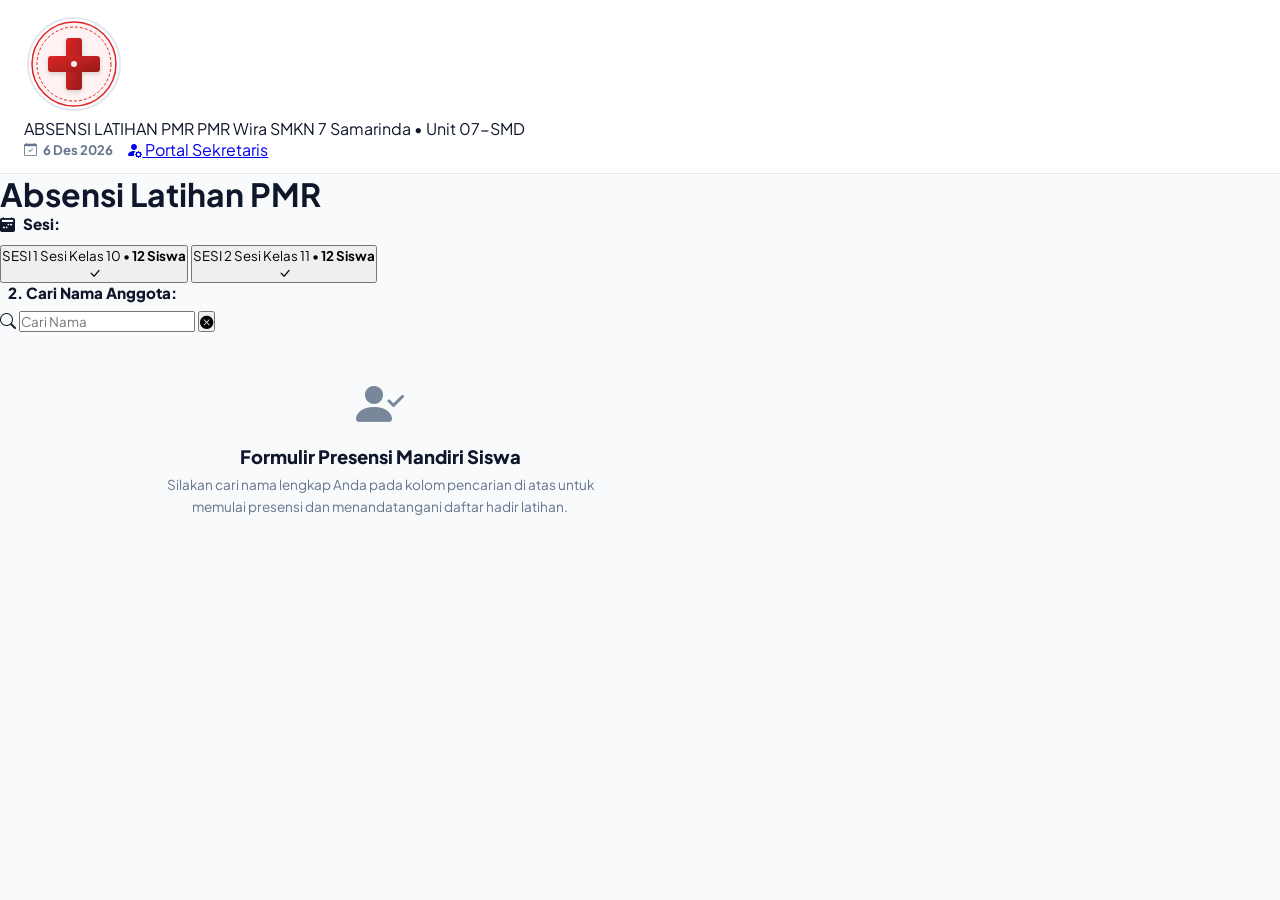
==== commit ba64a881: "A" ====
--- a/index.html
+++ b/index.html
@@ -17,7 +17,7 @@
   <link rel="stylesheet" href="https://cdn.jsdelivr.net/npm/bootstrap-icons@1.11.3/font/bootstrap-icons.min.css">
 
   <!-- Stylesheet -->
-  <link rel="stylesheet" href="assets/css/main.css?v=101">
+  <link rel="stylesheet" href="assets/css/main.css?v=105">
 </head>
 <body>
 
--- a/assets/css/main.css
+++ b/assets/css/main.css
@@ -1,1454 +1,263 @@
 /* ==========================================================================
-   PRESENSI LATIHAN PMR WIRA SMKN 7 SAMARINDA
-   Clean, User-Friendly, Functional School App Stylesheet
-   Tanpa konsep AI generik: Bersih, Praktis, Langsung ke Inti Presensi
-   ========================================================================== */
-
-@import url('https://fonts.googleapis.com/css2?family=Plus+Jakarta+Sans:wght@400;500;600;700;800&display=swap');
+   PMR WIRA SMKN 7 SAMARINDA - MASTER STYLESHEET
+   ========================================================================== */
 
 :root {
-  /* Brand PMR Red & Palette Resmi */
-  --pmr-primary: #b91c1c;
-  --pmr-primary-dark: #991b1b;
-  --pmr-primary-light: #dc2626;
-  --pmr-primary-subtle: #fef2f2;
-  --pmr-border-subtle: #fecaca;
-
-  /* Neutrals */
-  --bg-app: #f4f6f8;
+  --bg-app: #f8fafc;
   --bg-card: #ffffff;
-  --text-main: #1e293b;
+  --bg-surface-subtle: #f1f5f9;
+  --text-main: #0f172a;
   --text-muted: #64748b;
+  --text-secondary: #475569;
   --border-app: #e2e8f0;
-
-  /* Status Warna Standar Presensi */
+  
   --col-hadir: #16a34a;
   --bg-hadir: #dcfce7;
-  --border-hadir: #bbf7d0;
-
   --col-izin: #2563eb;
   --bg-izin: #dbeafe;
-  --border-izin: #bfdbfe;
-
   --col-sakit: #d97706;
   --bg-sakit: #fef3c7;
-  --border-sakit: #fde68a;
-
   --col-alpa: #dc2626;
   --bg-alpa: #fee2e2;
-  --border-alpa: #fecaca;
-
-  --col-belum: #94a3b8;
-  --bg-belum: #f1f5f9;
-
-  /* Radius & Shadows Praktis */
-  --radius-sm: 6px;
-  --radius-md: 8px;
-  --radius-lg: 12px;
-  --shadow-card: 0 1px 3px rgba(0, 0, 0, 0.05), 0 1px 2px rgba(0, 0, 0, 0.03);
-  --shadow-dropdown: 0 10px 25px -5px rgba(0, 0, 0, 0.1), 0 8px 10px -6px rgba(0, 0, 0, 0.05);
-}
-
-/* Reset Dasar */
-*, *::before, *::after {
+
+  --radius-md: 10px;
+  --radius-lg: 14px;
+  --shadow-sm: 0 1px 3px rgba(0, 0, 0, 0.05);
+}
+
+/* Base Setup */
+* {
   box-sizing: border-box;
   margin: 0;
   padding: 0;
+  font-family: 'Plus Jakarta Sans', sans-serif;
 }
 
 body {
-  font-family: 'Plus Jakarta Sans', -apple-system, BlinkMacSystemFont, 'Segoe UI', Roboto, sans-serif;
   background-color: var(--bg-app);
   color: var(--text-main);
-  line-height: 1.5;
-  font-size: 14px;
   min-height: 100vh;
   display: flex;
   flex-direction: column;
 }
 
-a {
-  color: inherit;
-  text-decoration: none;
-}
-
-/* Top App Header / Navbar */
+/* Navbar Utama */
 .app-navbar {
-  background-color: #ffffff;
-  border-bottom: 2px solid var(--pmr-primary);
-  box-shadow: 0 1px 3px rgba(0,0,0,0.04);
-  position: sticky;
-  top: 0;
-  z-index: 100;
-}
-
-.navbar-container {
-  max-width: 1200px;
-  margin: 0 auto;
-  padding: 0.75rem 1.25rem;
+  background-color: var(--bg-card);
+  border-bottom: 1px solid var(--border-app);
+  padding: 0.85rem 1.5rem;
   display: flex;
   align-items: center;
   justify-content: space-between;
-  gap: 1rem;
-}
-
-.brand-wrapper {
+  position: sticky;
+  top: 0;
+  z-index: 900;
+}
+
+.brand-title {
+  font-weight: 800;
+  font-size: 1.05rem;
+  color: var(--text-main);
+  letter-spacing: -0.3px;
+}
+
+.nav-menu {
   display: flex;
   align-items: center;
-  gap: 0.75rem;
-}
-
-.brand-logo-img {
-  width: 40px;
-  height: 40px;
-  flex-shrink: 0;
-}
-
-.brand-details {
-  display: flex;
-  flex-direction: column;
-}
-
-.brand-main-title {
-  font-size: 1.05rem;
-  font-weight: 800;
-  color: var(--pmr-primary);
-  line-height: 1.2;
-  letter-spacing: -0.01em;
-}
-
-.brand-sub-title {
-  font-size: 0.76rem;
+  gap: 1.25rem;
+}
+
+.nav-link {
+  text-decoration: none;
+  font-size: 0.88rem;
   font-weight: 600;
-  color: var(--text-muted);
-}
-
-/* Nav Menu Links */
-.navbar-nav {
-  display: flex;
+  color: var(--text-secondary);
+  padding: 0.4rem 0.75rem;
+  border-radius: 6px;
+  transition: all 0.2s ease;
+}
+
+.nav-link:hover, .nav-link.active {
+  background-color: var(--bg-surface-subtle);
+  color: #dc2626;
+}
+
+/* ==========================================================================
+   MOBILE HAMBURGER & DRAWER MENU (Pojok Kanan Atas, Lebar Proporsional)
+   ========================================================================== */
+.hamburger-btn {
+  display: none;
+  background: transparent;
+  border: 1px solid var(--border-app);
+  color: var(--text-main);
+  font-size: 1.25rem;
+  width: 38px;
+  height: 38px;
+  border-radius: 8px;
   align-items: center;
-  gap: 0.5rem;
-  list-style: none;
-}
-
-.nav-item-link {
-  display: inline-flex;
-  align-items: center;
-  gap: 0.4rem;
-  padding: 0.5rem 0.85rem;
-  border-radius: var(--radius-md);
-  font-weight: 600;
-  font-size: 0.85rem;
-  color: var(--text-muted);
-  transition: all 0.15s ease;
-}
-
-.nav-item-link:hover {
-  background-color: var(--pmr-primary-subtle);
-  color: var(--pmr-primary);
-}
-
-.nav-item-link.active {
-  background-color: var(--pmr-primary);
-  color: #ffffff;
-}
-
-.nav-item-link.active i {
-  color: #ffffff;
-}
-
-/* Tombol Akses Portal Admin di Profil / Header */
-.btn-admin-portal {
-  display: inline-flex;
-  align-items: center;
-  gap: 0.45rem;
-  padding: 0.45rem 0.85rem;
-  border-radius: var(--radius-md);
-  font-weight: 700;
-  font-size: 0.82rem;
-  background-color: #ffffff;
-  border: 1px solid var(--border-app);
-  color: var(--text-main);
-  transition: all 0.15s ease;
-  box-shadow: 0 1px 2px rgba(0,0,0,0.04);
-}
-
-.btn-admin-portal:hover {
-  background-color: var(--pmr-primary);
-  border-color: var(--pmr-primary);
-  color: #ffffff;
-}
-
-.btn-admin-portal:hover i {
-  color: #ffffff;
-}
-
-.student-portal-banner {
-  text-align: center;
-  padding: 1rem 0 0.5rem;
-}
-
-.student-portal-title {
-  font-size: 1.4rem;
-  font-weight: 800;
-  color: var(--text-main);
-  letter-spacing: -0.01em;
-}
-
-.student-portal-desc {
-  font-size: 0.88rem;
-  color: var(--text-muted);
-  margin-top: 0.25rem;
-  max-width: 560px;
-  margin-left: auto;
-  margin-right: auto;
-}
-
-/* Container Utama */
-.main-wrapper {
-  max-width: 1200px;
-  margin: 0 auto;
-  padding: 1.5rem 1.25rem;
-  width: 100%;
-  flex: 1;
-  display: flex;
-  flex-direction: column;
-  gap: 1.25rem;
-}
-
-/* Card Kontainer Bersih */
-.app-card {
-  background-color: var(--bg-card);
-  border: 1px solid var(--border-app);
-  border-radius: var(--radius-lg);
-  box-shadow: var(--shadow-card);
-  overflow: visible;
-}
-
-.card-padded {
-  padding: 1.25rem 1.5rem;
-}
-
-/* Session Picker (Dua Sesi: Kelas 10 & 11) */
-.session-selector-card {
-  display: flex;
-  flex-direction: column;
-  gap: 1rem;
-}
-
-.session-header-row {
-  display: flex;
-  align-items: center;
-  justify-content: space-between;
-  flex-wrap: wrap;
-  gap: 0.75rem;
-  border-bottom: 1px solid var(--border-app);
-  padding-bottom: 0.85rem;
-}
-
-.session-header-title {
-  font-size: 1.1rem;
-  font-weight: 800;
-  color: var(--text-main);
-  display: flex;
-  align-items: center;
-  gap: 0.5rem;
-}
-
-.date-badge-picker {
-  display: flex;
-  align-items: center;
-  gap: 0.5rem;
-  background-color: var(--bg-app);
-  border: 1px solid var(--border-app);
-  padding: 0.35rem 0.75rem;
-  border-radius: var(--radius-md);
-}
-
-.date-badge-picker input[type="date"] {
-  border: none;
-  background: transparent;
-  font-family: inherit;
-  font-size: 0.85rem;
-  font-weight: 700;
-  color: var(--text-main);
-  cursor: pointer;
-  outline: none;
-}
-
-/* Dua Tombol Sesi Utama yang Menonjol */
-.session-tabs-grid {
-  display: grid;
-  grid-template-columns: 1fr 1fr;
-  gap: 1rem;
-}
-
-.session-tab-btn {
-  background-color: #ffffff;
-  border: 2px solid var(--border-app);
-  border-radius: var(--radius-lg);
-  padding: 1.1rem 1.25rem;
-  display: flex;
-  align-items: center;
-  justify-content: space-between;
-  text-align: left;
+  justify-content: center;
   cursor: pointer;
   transition: all 0.2s ease;
-  position: relative;
-}
-
-.session-tab-btn:hover {
-  border-color: var(--pmr-primary-light);
-  background-color: var(--pmr-primary-subtle);
-  transform: translateY(-1px);
-}
-
-.session-tab-btn.active {
-  background-color: var(--pmr-primary);
-  border-color: var(--pmr-primary-dark);
-  color: #ffffff;
-  box-shadow: 0 4px 12px rgba(185, 28, 28, 0.25);
-}
-
-.session-tab-info {
-  display: flex;
-  flex-direction: column;
-}
-
-.session-tag-label {
-  font-size: 0.72rem;
-  font-weight: 700;
-  text-transform: uppercase;
-  letter-spacing: 0.05em;
-  opacity: 0.85;
-}
-
-.session-main-name {
-  font-size: 1.25rem;
-  font-weight: 800;
-  line-height: 1.2;
-  margin-top: 0.15rem;
-}
-
-.session-sub-detail {
-  font-size: 0.8rem;
-  opacity: 0.9;
-  margin-top: 0.25rem;
-}
-
-.session-active-check {
-  width: 32px;
-  height: 32px;
-  border-radius: 50%;
-  background-color: rgba(255, 255, 255, 0.2);
-  display: flex;
-  align-items: center;
-  justify-content: center;
-  font-size: 1.1rem;
-  color: #ffffff;
-}
-
-.session-tab-btn:not(.active) .session-active-check {
-  display: none;
-}
-
-/* ==========================================================================
-   FITUR KUNCI: AUTOCOMPLETE SEARCH (TYPEAHEAD DROPDOWN)
-   ========================================================================== */
-.autocomplete-section {
-  position: relative;
-  width: 100%;
-}
-
-.autocomplete-box-wrap {
-  position: relative;
-  display: flex;
-  align-items: center;
-}
-
-.autocomplete-search-icon {
-  position: absolute;
-  left: 1.1rem;
-  color: var(--text-muted);
-  font-size: 1.2rem;
-  pointer-events: none;
-}
-
-.autocomplete-input {
-  width: 100%;
-  padding: 0.95rem 1rem 0.95rem 3.1rem;
-  font-size: 0.95rem;
-  font-weight: 600;
-  border: 2px solid var(--border-app);
-  border-radius: var(--radius-lg);
-  background-color: #ffffff;
-  color: var(--text-main);
-  outline: none;
-  transition: all 0.2s ease;
-  box-shadow: 0 1px 3px rgba(0,0,0,0.03);
-}
-
-.autocomplete-input:focus {
-  border-color: var(--pmr-primary);
-  box-shadow: 0 0 0 4px rgba(185, 28, 28, 0.12);
-}
-
-.autocomplete-clear-btn {
-  position: absolute;
-  right: 1rem;
-  background: none;
-  border: none;
-  color: var(--text-muted);
-  font-size: 1.1rem;
-  cursor: pointer;
-  display: none;
-}
-
-.autocomplete-clear-btn:hover {
-  color: var(--pmr-primary);
-}
-
-/* Dropdown Hasil Pencarian */
-.autocomplete-dropdown {
-  position: absolute;
-  top: calc(100% + 6px);
-  left: 0;
-  right: 0;
-  background-color: #ffffff;
-  border: 1px solid var(--border-app);
-  border-radius: var(--radius-lg);
-  box-shadow: var(--shadow-dropdown);
-  max-height: 380px;
-  overflow-y: auto;
-  z-index: 250;
-  display: none;
-}
-
-.autocomplete-dropdown.show {
-  display: block;
-}
-
-.autocomplete-dropdown-header {
-  padding: 0.65rem 1rem;
-  background-color: var(--bg-app);
-  border-bottom: 1px solid var(--border-app);
-  font-size: 0.74rem;
-  font-weight: 700;
-  color: var(--text-muted);
-  text-transform: uppercase;
-  display: flex;
-  justify-content: space-between;
-}
-
-.autocomplete-item {
-  padding: 0.75rem 1rem;
-  border-bottom: 1px solid var(--border-app);
-  display: flex;
-  align-items: center;
-  justify-content: space-between;
-  gap: 0.75rem;
-  transition: background-color 0.15s ease;
-}
-
-.autocomplete-item:last-child {
-  border-bottom: none;
-}
-
-.autocomplete-item:hover, .autocomplete-item.selected {
-  background-color: var(--pmr-primary-subtle);
-}
-
-.item-person-info {
-  display: flex;
-  flex-direction: column;
-}
-
-.item-name-text {
-  font-size: 0.92rem;
-  font-weight: 700;
-  color: var(--text-main);
-}
-
-.item-name-text mark {
-  background-color: #fef08a;
-  color: #854d0e;
-  padding: 0 2px;
-  border-radius: 2px;
-}
-
-.item-meta-sub {
-  font-size: 0.75rem;
-  color: var(--text-muted);
-}
-
-/* Tombol Cepat Status di Dropdown */
-.item-quick-actions {
-  display: flex;
-  align-items: center;
-  gap: 0.35rem;
-  flex-shrink: 0;
-}
-
-.btn-mini-status {
-  padding: 0.3rem 0.65rem;
-  font-size: 0.74rem;
-  font-weight: 700;
-  border-radius: var(--radius-sm);
-  border: 1px solid transparent;
-  cursor: pointer;
-  transition: all 0.15s ease;
-}
-
-.btn-mini-hadir { background-color: var(--bg-hadir); color: var(--col-hadir); border-color: var(--border-hadir); }
-.btn-mini-hadir:hover { background-color: var(--col-hadir); color: #fff; }
-
-.btn-mini-izin { background-color: var(--bg-izin); color: var(--col-izin); border-color: var(--border-izin); }
-.btn-mini-izin:hover { background-color: var(--col-izin); color: #fff; }
-
-.btn-mini-sakit { background-color: var(--bg-sakit); color: var(--col-sakit); border-color: var(--border-sakit); }
-.btn-mini-sakit:hover { background-color: var(--col-sakit); color: #fff; }
-
-.btn-mini-alpa { background-color: var(--bg-alpa); color: var(--col-alpa); border-color: var(--border-alpa); }
-.btn-mini-alpa:hover { background-color: var(--col-alpa); color: #fff; }
-
-/* Ringkasan Angka Presensi Sesi */
-.summary-strip {
-  display: flex;
-  align-items: center;
-  flex-wrap: wrap;
-  gap: 0.75rem;
-}
-
-.summary-pill {
-  flex: 1;
-  min-width: 120px;
-  padding: 0.65rem 0.85rem;
-  background-color: #ffffff;
-  border: 1px solid var(--border-app);
-  border-radius: var(--radius-md);
-  display: flex;
-  align-items: center;
-  justify-content: space-between;
-}
-
-.summary-pill-label {
-  font-size: 0.74rem;
-  font-weight: 700;
-  color: var(--text-muted);
-  text-transform: uppercase;
-}
-
-.summary-pill-count {
-  font-size: 1.25rem;
-  font-weight: 800;
-  color: var(--text-main);
-}
-
-.pill-hadir { border-left: 4px solid var(--col-hadir); }
-.pill-hadir .summary-pill-count { color: var(--col-hadir); }
-
-.pill-izin { border-left: 4px solid var(--col-izin); }
-.pill-izin .summary-pill-count { color: var(--col-izin); }
-
-.pill-sakit { border-left: 4px solid var(--col-sakit); }
-.pill-sakit .summary-pill-count { color: var(--col-sakit); }
-
-.pill-alpa { border-left: 4px solid var(--col-alpa); }
-.pill-alpa .summary-pill-count { color: var(--col-alpa); }
-
-.pill-belum { border-left: 4px solid var(--col-belum); }
-
-/* Tabel Presensi Siswa */
-.table-container {
-  overflow-x: auto;
-  border-radius: var(--radius-lg);
-  border: 1px solid var(--border-app);
-  background-color: #ffffff;
-}
-
-.table-presensi {
-  width: 100%;
-  border-collapse: collapse;
-  text-align: left;
-  font-size: 0.88rem;
-}
-
-.table-presensi thead {
-  background-color: #f8fafc;
-  border-bottom: 2px solid var(--border-app);
-}
-
-.table-presensi th {
-  padding: 0.85rem 1rem;
-  font-size: 0.75rem;
-  font-weight: 700;
-  color: var(--text-muted);
-  text-transform: uppercase;
-  letter-spacing: 0.04em;
-  white-space: nowrap;
-}
-
-.table-presensi td {
-  padding: 0.85rem 1rem;
-  border-bottom: 1px solid var(--border-app);
-  vertical-align: middle;
-}
-
-.table-presensi tbody tr:hover {
-  background-color: #f8fafc;
-}
-
-.table-presensi tr.row-highlight {
-  background-color: #fef9c3 !important;
-  transition: background-color 0.8s ease;
-}
-
-/* Tombol Status Pilihan H / I / S / A */
-.status-btn-group {
-  display: inline-flex;
-  gap: 0.35rem;
-}
-
-.btn-status-toggle {
-  padding: 0.4rem 0.75rem;
-  font-size: 0.78rem;
-  font-weight: 700;
-  border-radius: var(--radius-sm);
-  border: 1px solid var(--border-app);
-  background-color: #ffffff;
-  color: var(--text-muted);
-  cursor: pointer;
-  transition: all 0.15s ease;
-  min-width: 58px;
-  text-align: center;
-}
-
-.btn-status-toggle:hover {
-  border-color: #94a3b8;
-  color: var(--text-main);
-}
-
-.btn-status-toggle.active-hadir {
-  background-color: var(--col-hadir);
-  border-color: var(--col-hadir);
-  color: #ffffff;
-}
-
-.btn-status-toggle.active-izin {
-  background-color: var(--col-izin);
-  border-color: var(--col-izin);
-  color: #ffffff;
-}
-
-.btn-status-toggle.active-sakit {
-  background-color: var(--col-sakit);
-  border-color: var(--col-sakit);
-  color: #ffffff;
-}
-
-.btn-status-toggle.active-alpa {
-  background-color: var(--col-alpa);
-  border-color: var(--col-alpa);
-  color: #ffffff;
-}
-
-/* Tombol Aksi Bawah */
-.action-bottom-bar {
-  display: flex;
-  align-items: center;
-  justify-content: space-between;
-  flex-wrap: wrap;
-  gap: 0.75rem;
-  padding: 1rem 0;
-}
-
-.btn-app {
-  display: inline-flex;
-  align-items: center;
-  gap: 0.5rem;
-  padding: 0.65rem 1.25rem;
-  font-size: 0.88rem;
-  font-weight: 700;
-  border-radius: var(--radius-md);
-  border: 1px solid transparent;
-  cursor: pointer;
-  transition: all 0.15s ease;
-}
-
-.btn-app-primary {
-  background-color: var(--pmr-primary);
-  color: #ffffff;
-  box-shadow: 0 2px 6px rgba(185, 28, 28, 0.2);
-}
-
-.btn-app-primary:hover {
-  background-color: var(--pmr-primary-dark);
-}
-
-.btn-app-outline {
-  background-color: #ffffff;
-  border-color: var(--border-app);
-  color: var(--text-main);
-}
-
-.btn-app-outline:hover {
-  background-color: #f8fafc;
-  border-color: #cbd5e1;
-}
-
-.btn-app-success {
-  background-color: var(--col-hadir);
-  color: #ffffff;
-}
-
-.btn-app-success:hover {
-  background-color: #15803d;
-}
-
-/* Toast Notifikasi Ringkas */
-.toast-msg-box {
-  position: fixed;
-  bottom: 1.5rem;
-  right: 1.5rem;
-  z-index: 300;
-  background-color: #1e293b;
-  color: #ffffff;
-  padding: 0.85rem 1.25rem;
-  border-radius: var(--radius-md);
-  box-shadow: 0 10px 15px -3px rgba(0,0,0,0.1);
-  display: flex;
-  align-items: center;
-  gap: 0.65rem;
-  font-size: 0.88rem;
-  font-weight: 600;
-  animation: slideToast 0.25s ease-out;
-}
-
-@keyframes slideToast {
-  from { transform: translateY(20px); opacity: 0; }
-  to { transform: translateY(0); opacity: 1; }
-}
-
-/* ==========================================================================
-   FORM PRESENSI INDIVIDU & DIGITAL SIGNATURE PAD
-   ========================================================================== */
-.self-attendance-card {
-  border-top: 4px solid var(--pmr-primary);
-  display: flex;
-  flex-direction: column;
-  gap: 1.25rem;
-}
-
-/* Siswa Terpilih Chip / Info Card */
-.student-selected-banner {
-  background: var(--pmr-primary-subtle);
-  border: 1px solid var(--pmr-border-subtle);
-  border-radius: var(--radius-lg);
-  padding: 1rem 1.25rem;
-  display: flex;
-  align-items: center;
-  justify-content: space-between;
-  gap: 1rem;
-  flex-wrap: wrap;
-}
-
-.student-selected-info {
-  display: flex;
-  align-items: center;
-  gap: 0.85rem;
-}
-
-.student-avatar-circle {
-  width: 46px;
-  height: 46px;
-  border-radius: 50%;
-  background: var(--pmr-primary);
-  color: #ffffff;
-  display: flex;
-  align-items: center;
-  justify-content: center;
-  font-size: 1.15rem;
-  font-weight: 800;
-  flex-shrink: 0;
-}
-
-.student-text-wrap {
-  display: flex;
-  flex-direction: column;
-}
-
-.student-title-name {
-  font-size: 1.05rem;
-  font-weight: 800;
-  color: var(--text-main);
-}
-
-.student-meta-details {
-  font-size: 0.8rem;
-  color: var(--text-muted);
-}
-
-/* Pilihan Status Kehadiran Individu (Hadir / Izin / Sakit) */
-.status-choice-grid {
-  display: grid;
-  grid-template-columns: repeat(3, 1fr);
-  gap: 0.85rem;
-}
-
-.status-choice-card {
-  position: relative;
-  display: flex;
-  flex-direction: column;
-  align-items: center;
-  justify-content: center;
-  gap: 0.35rem;
-  padding: 1rem 0.75rem;
-  border: 2px solid var(--border-app);
-  border-radius: var(--radius-md);
-  background: #ffffff;
-  cursor: pointer;
-  transition: all 0.2s ease;
-  user-select: none;
-}
-
-.status-choice-card:hover {
-  border-color: #94a3b8;
-  background-color: #f8fafc;
-}
-
-.status-choice-card input[type="radio"] {
-  position: absolute;
-  top: 0.65rem;
-  right: 0.65rem;
-  accent-color: var(--pmr-primary);
-  cursor: pointer;
-}
-
-.status-choice-card.selected-hadir {
-  border-color: var(--col-hadir);
-  background-color: var(--bg-hadir);
-  color: var(--col-hadir);
-  box-shadow: 0 0 0 2px rgba(22, 163, 74, 0.2);
-}
-
-.status-choice-card.selected-izin {
-  border-color: var(--col-izin);
-  background-color: var(--bg-izin);
-  color: var(--col-izin);
-  box-shadow: 0 0 0 2px rgba(37, 99, 235, 0.2);
-}
-
-.status-choice-card.selected-sakit {
-  border-color: var(--col-sakit);
-  background-color: var(--bg-sakit);
-  color: var(--col-sakit);
-  box-shadow: 0 0 0 2px rgba(217, 119, 6, 0.2);
-}
-
-.status-card-icon {
-  font-size: 1.5rem;
-}
-
-.status-card-label {
-  font-size: 0.95rem;
-  font-weight: 800;
-}
-
-/* Kotak Tanda Tangan Digital */
-.signature-section-wrap {
-  display: flex;
-  flex-direction: column;
-  gap: 0.5rem;
-}
-
-.signature-pad-container {
-  border: 2px dashed #cbd5e1;
-  border-radius: var(--radius-lg);
-  background-color: #ffffff;
-  position: relative;
-  overflow: hidden;
-  display: flex;
-  flex-direction: column;
-  transition: border-color 0.2s ease;
-}
-
-.signature-pad-container:hover, .signature-pad-container:focus-within {
-  border-color: var(--pmr-primary);
-}
-
-.signature-canvas {
-  width: 100%;
-  height: 180px;
-  cursor: crosshair;
-  touch-action: none; /* Mencegah layar scroll saat tanda tangan di HP */
-  display: block;
-}
-
-.signature-watermark {
-  position: absolute;
-  bottom: 35px;
-  left: 20px;
-  right: 20px;
-  border-bottom: 1px dashed #e2e8f0;
-  pointer-events: none;
-  display: flex;
-  justify-content: space-between;
-  font-size: 0.72rem;
-  color: #94a3b8;
-  text-transform: uppercase;
-  letter-spacing: 0.05em;
-}
-
-.signature-footer-tools {
-  padding: 0.5rem 1rem;
-  background-color: #f8fafc;
-  border-top: 1px solid var(--border-app);
-  display: flex;
-  align-items: center;
-  justify-content: space-between;
-  font-size: 0.76rem;
-  color: var(--text-muted);
-}
-
-.btn-clear-sig {
-  background: none;
-  border: none;
-  color: #ef4444;
-  font-weight: 700;
-  font-size: 0.76rem;
-  display: inline-flex;
-  align-items: center;
-  gap: 0.35rem;
-  cursor: pointer;
-  padding: 0.2rem 0.5rem;
-  border-radius: 4px;
-}
-
-.btn-clear-sig:hover {
-  background-color: #fee2e2;
-}
-
-/* Thumbnail Tanda Tangan di Tabel */
-.signature-thumb-box {
-  width: 58px;
-  height: 32px;
-  border: 1px solid var(--border-app);
-  border-radius: 4px;
-  background-color: #ffffff;
-  display: flex;
-  align-items: center;
-  justify-content: center;
-  overflow: hidden;
-  cursor: pointer;
-}
-
-.signature-thumb-img {
-  max-width: 100%;
-  max-height: 100%;
-  object-fit: contain;
-}
-
-/* Modal Struk / Bukti Presensi */
-.ticket-receipt-card {
-  background: #ffffff;
-  border: 2px dashed #cbd5e1;
-  border-radius: 12px;
-  padding: 1.5rem;
-  display: flex;
-  flex-direction: column;
-  gap: 1rem;
-}
-
-.ticket-sig-preview {
-  height: 70px;
-  border-bottom: 1px solid #0f172a;
-  display: flex;
-  align-items: flex-end;
-  justify-content: center;
-  padding-bottom: 4px;
-}
-
-.ticket-sig-preview img {
-  max-height: 60px;
-  max-width: 100%;
-}
-
-/* ==========================================================================
-   NAVBAR & HAMBURGER MENU DASAR (DESKTOP DEFAULT)
-   ========================================================================== */
-
-/* Di Desktop: Tombol hamburger selalu disembunyikan */
-.hamburger-btn {
-  display: none;
-}
-
-/* Di Desktop: Menu navigasi selalu tampil mendatar */
-.nav-menu-collapse {
-  display: flex;
-  align-items: center;
-}
-
-.nav-item-cta {
-  display: inline-flex;
-  align-items: center;
-}
-
-.btn-portal-switch {
-  padding: 0.4rem 0.85rem;
-  font-size: 0.8rem;
-  margin-left: 0.5rem;
-}
-
-/* ==========================================================================
-   OPTIMASI MOBILE RESPONSIVE (LAYAR TABLET & HP <= 768px)
-   Stabil, Bersih, Praktis, Tanpa Kerusakan Layout
-   ========================================================================== */
-@media screen and (max-width: 768px) {
-  /* 1. Mencegah horizontal layout shift / overflow */
-  html, body {
-    overflow-x: hidden;
-    width: 100%;
-  }
-
-  /* 2. Container Utama & Padding */
-  .main-wrapper {
-    padding: 0.85rem 0.75rem;
-    gap: 0.85rem;
-    width: 100%;
-    box-sizing: border-box;
-  }
-
-  .app-card {
-    border-radius: var(--radius-md);
-  }
-
-  .card-padded {
-    padding: 1rem 0.85rem;
-  }
-
-  /* 3. Top Header / Navbar & Hamburger Menu */
-  .app-navbar {
-    position: sticky;
-    top: 0;
-    z-index: 200;
-  }
-
-  .navbar-container {
-    display: flex;
-    flex-direction: row;
-    flex-wrap: wrap;
-    justify-content: space-between;
-    align-items: center;
-    padding: 0.65rem 0.85rem;
-    gap: 0.5rem;
-  }
-
-  .brand-wrapper {
-    display: flex;
-    align-items: center;
-    gap: 0.55rem;
-    flex: 1;
-    min-width: 0;
-  }
-
-  .brand-logo-img {
-    width: 34px;
-    height: 34px;
-    flex-shrink: 0;
-  }
-
-  .brand-details {
-    min-width: 0;
-  }
-
-  .brand-main-title {
-    font-size: 0.88rem;
-    font-weight: 800;
-    line-height: 1.2;
-    white-space: nowrap;
-    overflow: hidden;
-    text-overflow: ellipsis;
-  }
-
-  .brand-sub-title {
-    font-size: 0.68rem;
-    white-space: nowrap;
-    overflow: hidden;
-    text-overflow: ellipsis;
-  }
-
-  /* Tombol Hamburger di HP */
+  z-index: 1002;
+}
+
+.hamburger-btn:hover {
+  background-color: var(--bg-surface-subtle);
+}
+
+@media screen and (max-width: 992px) {
   .hamburger-btn {
     display: inline-flex;
-    align-items: center;
-    justify-content: center;
-    width: 38px;
-    height: 38px;
-    background-color: #ffffff;
-    border: 1px solid var(--border-app);
-    border-radius: var(--radius-sm);
-    font-size: 1.35rem;
-    color: var(--text-main);
-    cursor: pointer;
-    flex-shrink: 0;
-    padding: 0;
-    transition: all 0.15s ease;
-  }
-
-  .hamburger-btn:hover,
-  .hamburger-btn:active {
-    background-color: var(--pmr-primary-subtle);
-    border-color: var(--pmr-border-subtle);
-    color: var(--pmr-primary);
-  }
-
-  /* Dropdown Menu Hamburger */
-  .nav-menu-collapse {
-    display: none;
-    width: 100%;
-    flex-direction: column;
-    padding-top: 0.65rem;
-    margin-top: 0.4rem;
-    border-top: 1px solid var(--border-app);
-    animation: navDropSlide 0.2s ease-out;
-  }
-
-  .nav-menu-collapse.show {
-    display: flex;
-  }
-
-  @keyframes navDropSlide {
-    from {
-      opacity: 0;
-      transform: translateY(-6px);
-    }
-    to {
-      opacity: 1;
-      transform: translateY(0);
-    }
-  }
-
-  .navbar-nav {
+  }
+}
+
+/* Backdrop Gelap saat Menu Terbuka */
+.mobile-nav-backdrop {
+  position: fixed;
+  top: 0;
+  left: 0;
+  width: 100vw;
+  height: 100vh;
+  background-color: rgba(15, 23, 42, 0.55);
+  backdrop-filter: blur(2px);
+  z-index: 1000;
+  opacity: 0;
+  visibility: hidden;
+  transition: all 0.3s ease;
+}
+
+.mobile-nav-backdrop.show {
+  opacity: 1;
+  visibility: visible;
+}
+
+/* Drawer Menu Navigasi Meluncur dari Sisi Kanan */
+@media screen and (max-width: 992px) {
+  .app-navbar .nav-menu {
+    position: fixed;
+    top: 0;
+    right: -100%;
+    width: 75%; /* Lebar nyaman di HP */
+    max-width: 300px;
+    height: 100vh;
+    background-color: var(--bg-card);
+    box-shadow: -5px 0 25px rgba(0, 0, 0, 0.15);
     display: flex;
     flex-direction: column;
+    align-items: flex-start;
+    padding: 1.5rem 1.25rem;
+    z-index: 1001;
+    transition: right 0.35s cubic-bezier(0.4, 0, 0.2, 1);
+    overflow-y: auto;
+    gap: 0.5rem;
+  }
+
+  .app-navbar .nav-menu.show {
+    right: 0 !important;
+  }
+
+  .nav-link {
     width: 100%;
-    gap: 0.35rem;
-  }
-
-  .nav-item-link {
-    width: 100%;
-    justify-content: flex-start;
-    padding: 0.65rem 0.85rem;
-    font-size: 0.88rem;
-  }
-
-  .nav-item-cta {
-    width: 100%;
-    padding-top: 0.4rem;
-    margin-top: 0.25rem;
-    border-top: 1px dashed var(--border-app);
-  }
-
-  .btn-portal-switch {
+    padding: 0.75rem 1rem;
+    font-size: 0.95rem;
+  }
+}
+
+/* Di layar tablet/desktop, gunakan lebar sekitar 25%-35% */
+@media screen and (min-width: 768px) and (max-width: 992px) {
+  .app-navbar .nav-menu {
+    width: 35%;
+  }
+}
+
+.drawer-close-btn {
+  display: none;
+  align-self: flex-end;
+  background: transparent;
+  border: none;
+  font-size: 1.4rem;
+  color: var(--text-main);
+  cursor: pointer;
+  padding: 0.25rem 0.5rem;
+  margin-bottom: 0.75rem;
+}
+
+@media screen and (max-width: 992px) {
+  .drawer-close-btn {
+    display: block;
+  }
+}
+
+/* ==========================================================================
+   DARK MODE STYLING
+   ========================================================================== */
+body.dark-mode {
+  --bg-app: #0f172a;
+  --bg-card: #1e293b;
+  --bg-surface-subtle: #111827;
+  --text-main: #f8fafc;
+  --text-muted: #94a3b8;
+  --text-secondary: #cbd5e1;
+  --border-app: #334155;
+  
+  --bg-hadir: rgba(22, 163, 74, 0.2);
+  --bg-izin: rgba(37, 99, 235, 0.2);
+  --bg-sakit: rgba(217, 119, 6, 0.2);
+  --bg-alpa: rgba(220, 38, 38, 0.2);
+}
+
+body.dark-mode .app-navbar,
+body.dark-mode .nav-menu,
+body.dark-mode .table-container,
+body.dark-mode .app-card,
+body.dark-mode .autocomplete-dropdown,
+body.dark-mode .report-sheet-container {
+  background-color: var(--bg-card) !important;
+  color: var(--text-main) !important;
+  border-color: var(--border-app) !important;
+}
+
+body.dark-mode select, 
+body.dark-mode input[type="date"], 
+body.dark-mode input[type="text"] {
+  background-color: #111827 !important;
+  color: var(--text-main) !important;
+  border-color: var(--border-app) !important;
+}
+
+/* ==========================================================================
+   RESPONSIFITAS TABEL & KOMPONEN DI MOBILE
+   ========================================================================== */
+@media screen and (max-width: 768px) {
+  .main-wrapper {
+    padding: 0.75rem 0.65rem !important;
+    gap: 0.75rem !important;
+  }
+
+  .session-tabs-grid {
+    grid-template-columns: 1fr !important;
+    gap: 0.5rem !important;
+  }
+
+  .table-container {
     width: 100% !important;
-    justify-content: center;
-    margin-left: 0 !important;
-    padding: 0.6rem 1rem;
-    font-size: 0.85rem;
-  }
-
-  /* Navigasi Siswa di index.html */
-  .navbar-student-actions {
-    display: flex;
-    align-items: center;
-    gap: 0.5rem;
-    flex-wrap: wrap;
-    justify-content: flex-end;
-  }
-
-  .navbar-student-actions .date-badge-picker {
-    font-size: 0.74rem;
-    padding: 0.3rem 0.55rem;
-  }
-
-  .navbar-student-actions .btn-admin-portal {
-    font-size: 0.78rem;
-    padding: 0.35rem 0.65rem;
-  }
-
-  /* 4. Sesi Tabs Grid (Kelas 10 & 11) */
-  .session-header-row {
-    flex-direction: column;
-    align-items: stretch !important;
-    gap: 0.5rem;
-  }
-
-  .session-header-title {
-    font-size: 0.95rem;
-  }
-
-  .session-tabs-grid {
-    grid-template-columns: 1fr;
-    gap: 0.65rem;
-  }
-
-  .session-tab-btn {
-    padding: 0.85rem 1rem;
-    border-radius: var(--radius-md);
-  }
-
-  .session-main-name {
-    font-size: 1.1rem;
-  }
-
-  .date-badge-picker {
-    width: 100%;
-    justify-content: space-between;
-  }
-
-  /* 5. Autocomplete Input & Dropdown */
-  .autocomplete-input {
-    font-size: 16px; /* Mencegah auto-zoom di iOS */
-    padding: 0.8rem 1rem 0.8rem 2.75rem;
-    border-radius: var(--radius-md);
-  }
-
-  .autocomplete-search-icon {
-    left: 0.9rem;
-    font-size: 1.05rem;
-  }
-
-  .autocomplete-dropdown {
-    max-height: 280px;
-    -webkit-overflow-scrolling: touch;
-    border-radius: var(--radius-md);
-  }
-
-  .autocomplete-item {
-    padding: 0.65rem 0.85rem;
-    gap: 0.5rem;
-  }
-
-  /* 6. Summary Strip (Grid 2 Kolom) */
-  .summary-strip {
-    display: grid;
-    grid-template-columns: repeat(2, 1fr);
-    gap: 0.5rem;
-  }
-
-  .summary-pill {
-    min-width: unset;
-    padding: 0.5rem 0.75rem;
-  }
-
-  .summary-pill-label {
-    font-size: 0.68rem;
-  }
-
-  .summary-pill-count {
-    font-size: 1.15rem;
-  }
-
-  /* 7. Tabel Presensi: Horizontal Scroll yang Stabil & Rapi */
-  .table-container {
-    overflow-x: auto;
-    -webkit-overflow-scrolling: touch;
-    width: 100%;
-    border-radius: 0;
+    overflow-x: auto !important;
+    -webkit-overflow-scrolling: touch !important;
   }
 
   .table-presensi {
-    min-width: 600px;
-    font-size: 0.82rem;
-  }
-
-  .table-presensi th,
-  .table-presensi td {
-    padding: 0.6rem 0.7rem;
-  }
-
-  /* Pastikan tombol status di tabel tetap sejajar horizontal */
+    min-width: 600px !important;
+  }
+
   .status-btn-group {
     display: inline-flex !important;
     flex-direction: row !important;
-    gap: 3px !important;
-    flex-shrink: 0;
+    gap: 2px !important;
   }
 
   .btn-status-toggle {
-    min-width: 38px !important;
-    width: auto !important;
-    padding: 0.35rem 0.45rem !important;
-    font-size: 0.75rem !important;
-    border-radius: 4px;
-  }
-
-  /* Header Card Admin: Judul & Tombol Aksi */
-  .admin-card-header {
-    flex-direction: column !important;
-    align-items: stretch !important;
-    gap: 0.65rem !important;
-  }
-
-  .admin-header-actions {
-    display: flex !important;
-    flex-direction: row !important;
-    gap: 0.5rem !important;
-    width: 100% !important;
-  }
-
-  .admin-header-actions .btn-app {
-    flex: 1 !important;
-    width: auto !important;
-    justify-content: center !important;
-    font-size: 0.76rem !important;
-    padding: 0.45rem 0.5rem !important;
-  }
-
-  /* Footer Card Admin */
-  #btnSaveSession {
-    width: 100% !important;
-    justify-content: center;
-  }
-
-  /* 8. Formulir Presensi Siswa (index.html) */
-  .student-portal-banner {
-    padding: 0.6rem 0.25rem 0.25rem;
-  }
-
-  .student-portal-title {
-    font-size: 1.25rem;
-  }
-
-  .student-selected-banner {
-    padding: 0.75rem 0.85rem;
-    gap: 0.65rem;
-  }
-
-  .student-avatar-circle {
-    width: 38px;
-    height: 38px;
-    font-size: 0.95rem;
-  }
-
-  .student-title-name {
-    font-size: 0.95rem;
-  }
-
-  .status-choice-grid {
-    grid-template-columns: repeat(3, 1fr);
-    gap: 0.45rem;
-  }
-
-  .status-choice-card {
-    padding: 0.75rem 0.35rem;
-    gap: 0.25rem;
-    border-radius: var(--radius-sm);
-  }
-
-  .status-card-icon {
-    font-size: 1.25rem;
-  }
-
-  .status-card-label {
-    font-size: 0.82rem;
-  }
-
-  .signature-canvas {
-    height: 160px;
-  }
-
-  .signature-footer-tools {
-    padding: 0.45rem 0.65rem;
-    font-size: 0.72rem;
-  }
-
-  /* 9. Filter Riwayat (history.html) */
-  .history-filter-controls {
-    display: flex !important;
-    flex-direction: column !important;
-    width: 100% !important;
-    gap: 0.5rem !important;
-  }
-
-  #historySessionFilter,
-  #historyDateFilter {
-    width: 100% !important;
-    box-sizing: border-box !important;
-  }
-
-  /* 10. Toolbar Anggota (members.html) */
-  .members-toolbar-actions {
-    display: flex !important;
-    flex-direction: column !important;
-    width: 100% !important;
-    gap: 0.6rem !important;
-  }
-
-  .members-filter-group {
-    width: 100% !important;
-    display: flex !important;
-  }
-
-  .members-filter-group .btn-app {
-    flex: 1 !important;
-    justify-content: center !important;
-    text-align: center !important;
-    padding: 0.4rem 0.5rem !important;
-  }
-
-  .btn-add-member {
-    width: 100% !important;
-    justify-content: center !important;
-  }
-
-  /* 11. Modal Mobile */
-  .modal-dialog,
-  #sigPreviewModal > div,
-  #receiptSuccessModal > div,
-  #historyDetailModal > div,
-  #addMemberModal > div {
-    max-width: 100% !important;
-    margin: 0.5rem;
-    border-radius: var(--radius-md) !important;
-  }
-}
-
-/* ==========================================================================
-   EXTRA SMALL SCREENS (LAYAR HP KECIL <= 480px)
-   ========================================================================== */
-@media screen and (max-width: 480px) {
-  .brand-sub-title {
-    display: none;
-  }
-
-  .brand-main-title {
-    font-size: 0.82rem;
-  }
-
-  .navbar-student-actions {
-    width: 100%;
-    justify-content: space-between;
-    margin-top: 0.35rem;
-    padding-top: 0.35rem;
-    border-top: 1px solid var(--border-app);
-  }
-
-  .status-choice-grid {
-    grid-template-columns: 1fr;
-    gap: 0.5rem;
-  }
-
-  .status-choice-card {
-    flex-direction: row;
-    justify-content: flex-start;
-    gap: 0.75rem;
-    padding: 0.65rem 0.85rem;
-    text-align: left;
-  }
-
-  .status-choice-card input[type="radio"] {
-    position: static;
-    margin-left: auto;
+    min-width: 34px !important;
+    padding: 0.25rem 0.35rem !important;
+    font-size: 0.7rem !important;
   }
 }
